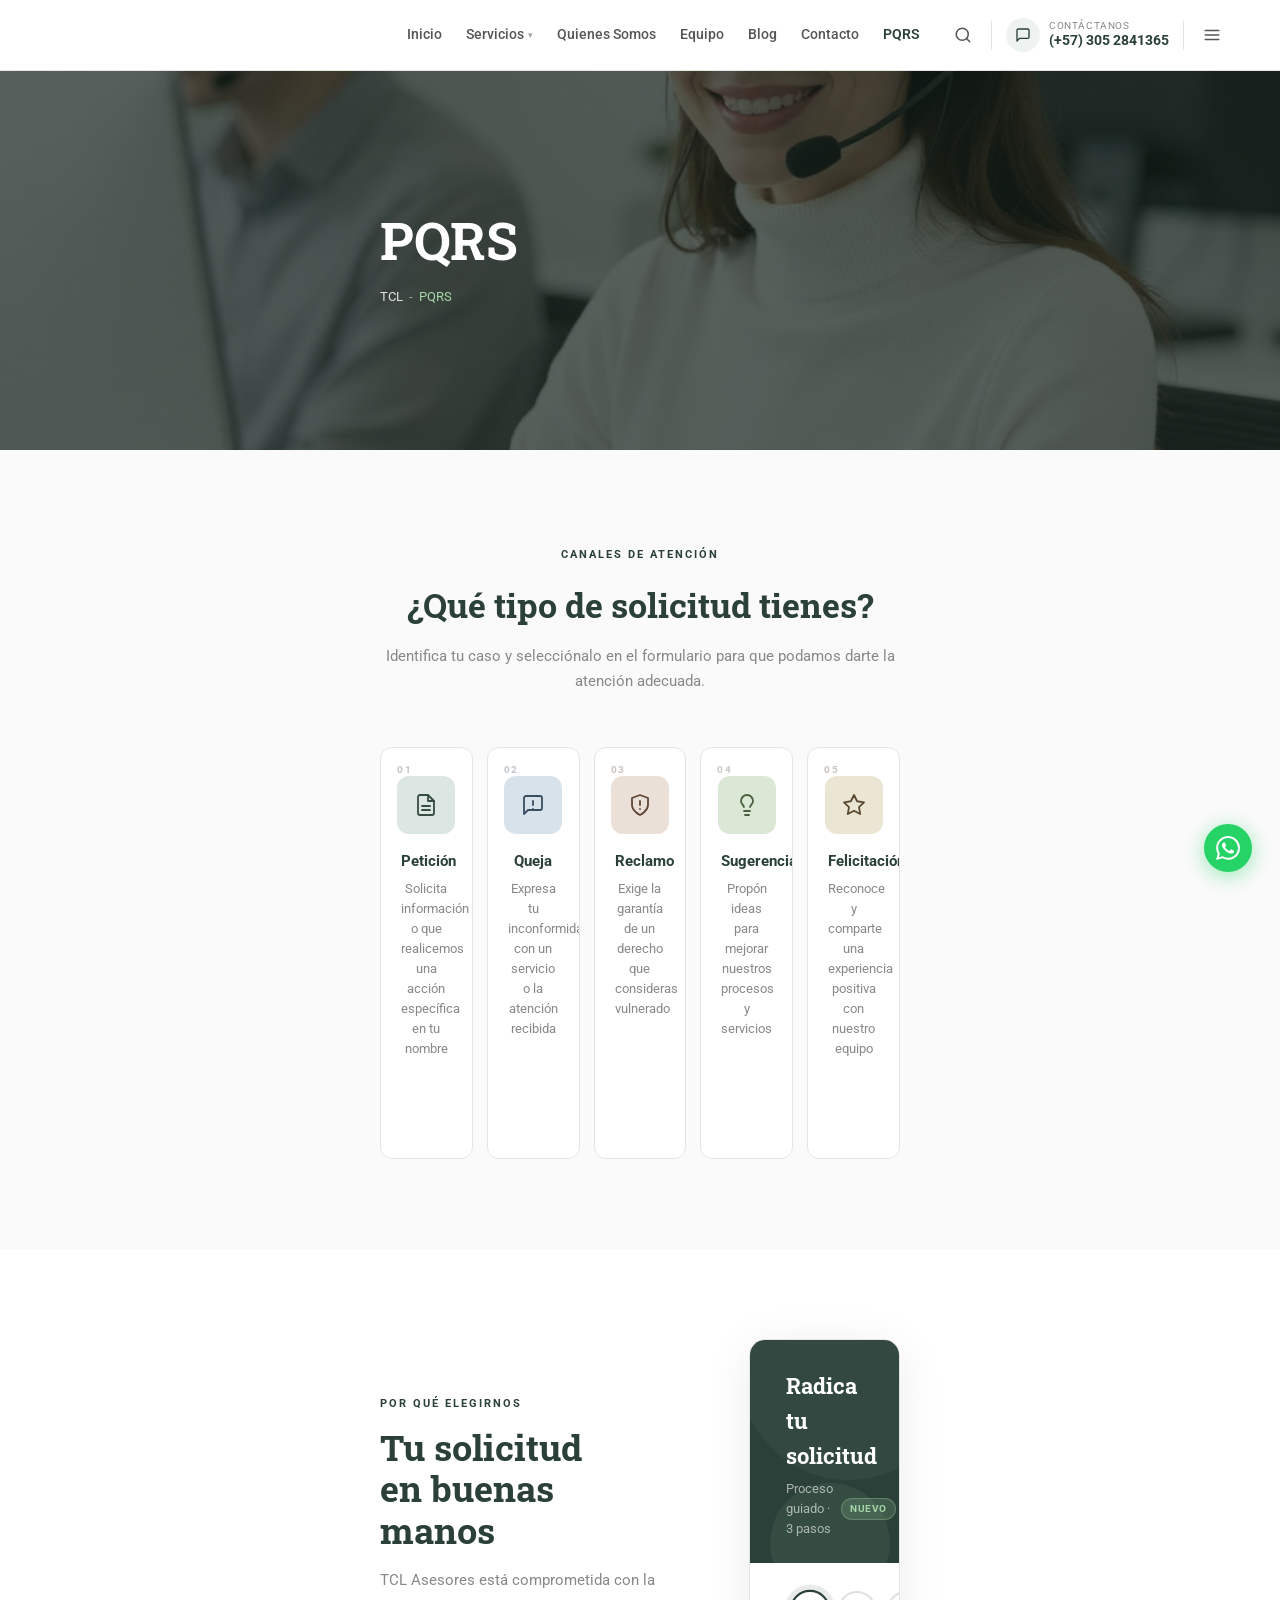
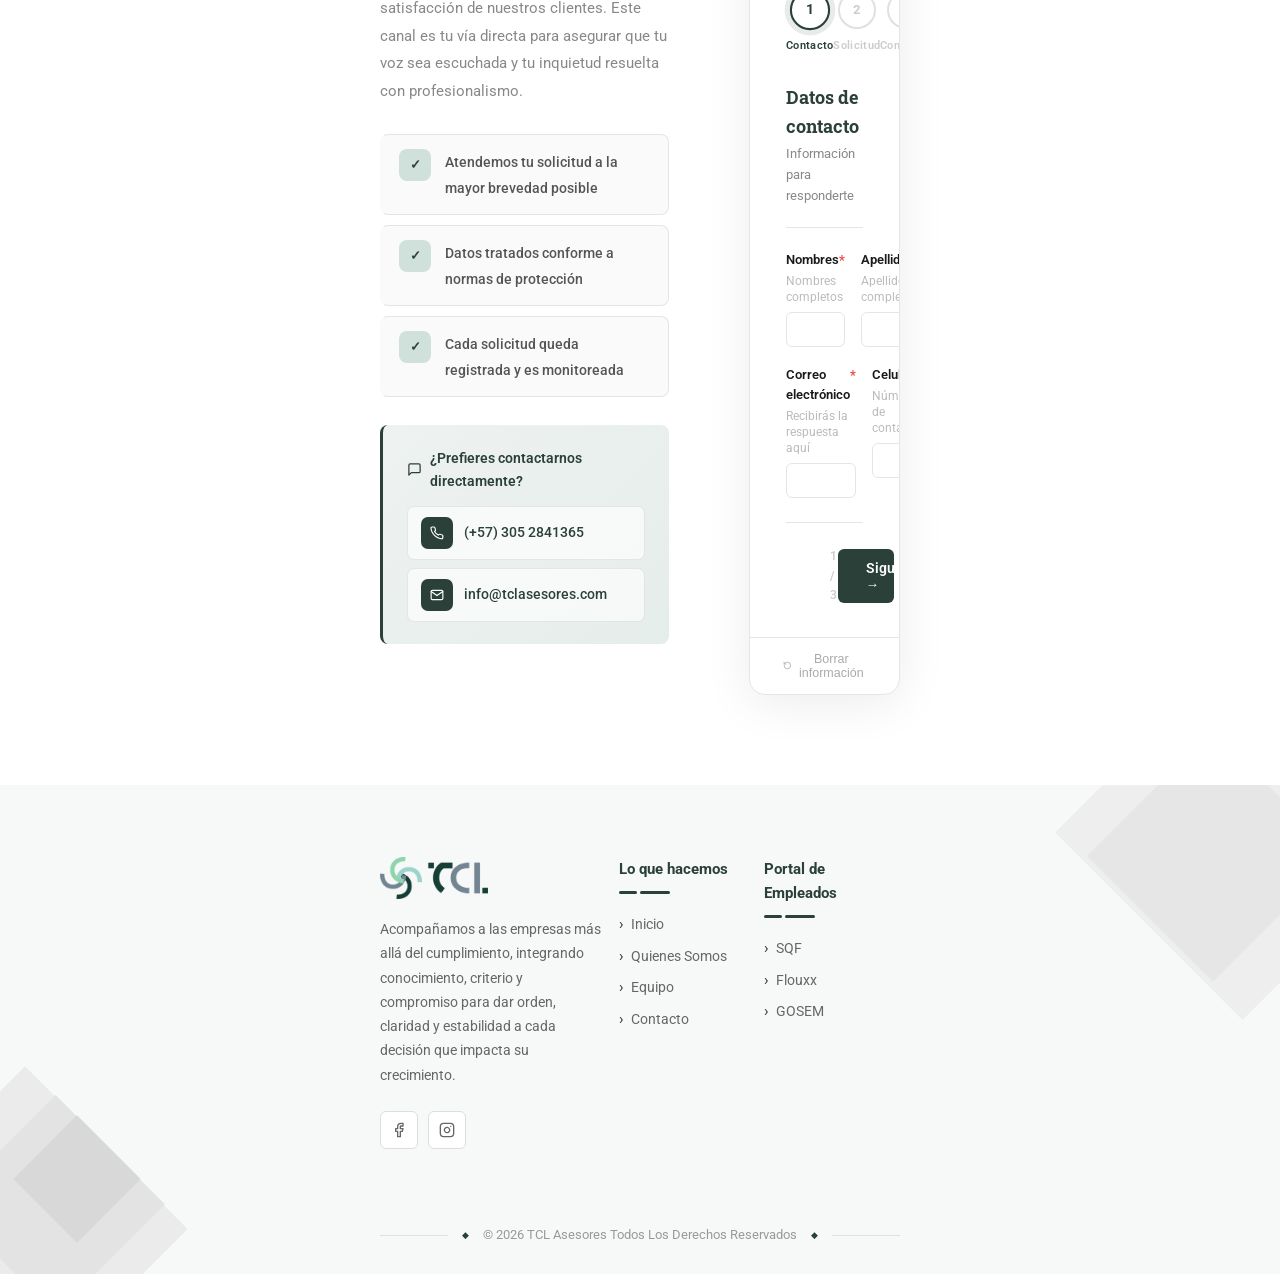
==== index.html @ 5119cb40 "Remove logo and favicon, leave placeholder comments Co-Authored-By: Claude Sonnet 4.6 <noreply@anthr" ====
﻿<!DOCTYPE html>
<html lang="es">
<head>
    <meta charset="UTF-8">
    <meta name="viewport" content="width=device-width, initial-scale=1.0">
    <title>PQRS — TCL Asesores</title>
    <meta name="description" content="Canal oficial para peticiones, quejas, reclamos y sugerencias. Tu opinión es importante.">
    <!-- FAVICON: reemplaza "Imagenes/favicon.png" con la ruta de tu ícono (32×32 px recomendado) -->
    <!-- <link rel="icon" type="image/png" href="Imagenes/favicon.png"> -->
    <link rel="preconnect" href="https://fonts.googleapis.com">
    <link href="https://fonts.googleapis.com/css2?family=Roboto:wght@300;400;500;700&family=Roboto+Slab:wght@400;700&display=swap" rel="stylesheet">
    <link rel="stylesheet" href="styles.css">
</head>
<body>

<!-- HEADER -->
<header class="header">
    <div class="header-inner">
        <!-- LOGO: reemplaza el src con la ruta de tu imagen (altura recomendada: 36–48 px) -->
        <a href="https://tclasesores.com" class="logo">
            <!-- <img src="Imagenes/logo.png" alt="TCL Asesores"> -->
        </a>
        <nav>
            <ul>
                <li><a href="https://tclasesores.com">Inicio</a></li>
                <li><a href="https://tclasesores.com/servicios/">Servicios <span class="nav-arrow">▾</span></a></li>
                <li><a href="https://tclasesores.com/acerca-de/">Quienes Somos</a></li>
                <li><a href="https://tclasesores.com/equipo/">Equipo</a></li>
                <li><a href="https://tclasesores.com/blog/">Blog</a></li>
                <li><a href="https://tclasesores.com/contacto/">Contacto</a></li>
                <li><a href="https://tclasesores.com/pqrs/" class="active">PQRS</a></li>
            </ul>
        </nav>
        <div class="header-actions">
            <!-- Búsqueda -->
            <button class="hdr-icon-btn" aria-label="Buscar">
                <svg viewBox="0 0 24 24"><circle cx="11" cy="11" r="8"/><line x1="21" y1="21" x2="16.65" y2="16.65"/></svg>
            </button>
            <span class="hdr-sep"></span>
            <!-- Contacto -->
            <div class="hdr-contact">
                <div class="hdr-contact-icon">
                    <svg viewBox="0 0 24 24"><path d="M21 15a2 2 0 0 1-2 2H7l-4 4V5a2 2 0 0 1 2-2h14a2 2 0 0 1 2 2z"/></svg>
                </div>
                <div>
                    <span class="hdr-contact-label">Contáctanos</span>
                    <a href="tel:+573052841365" class="hdr-contact-num">(+57) 305 2841365</a>
                </div>
            </div>
            <span class="hdr-sep"></span>
            <!-- Menú -->
            <button class="hdr-icon-btn" aria-label="Menú">
                <svg viewBox="0 0 24 24"><line x1="3" y1="6" x2="21" y2="6"/><line x1="3" y1="12" x2="21" y2="12"/><line x1="3" y1="18" x2="21" y2="18"/></svg>
            </button>
        </div>
    </div>
</header>

<!-- HERO -->
<section class="hero">
    <div class="hero-content">
        <h1>PQRS</h1>
        <p class="breadcrumb">
            <a href="https://tclasesores.com">TCL</a>
            <span class="breadcrumb-sep"> - </span>
            <span class="breadcrumb-current">PQRS</span>
        </p>
    </div>
</section>

<!-- TIPOS -->
<section class="tipo-section">
    <div class="tipo-section-inner">
        <div style="text-align:center">
            <span class="section-label section-label--center">Canales de atención</span>
            <h2 class="section-title">¿Qué tipo de solicitud tienes?</h2>
            <p class="section-desc">Identifica tu caso y selecciónalo en el formulario para que podamos darte la atención adecuada.</p>
        </div>
        <div class="tipo-grid">
            <!-- Petición -->
            <div class="tipo-card fade-up" data-tipo="Petición">
                <span class="tipo-num">01</span>
                <span class="tipo-icon">
                    <svg viewBox="0 0 24 24"><path d="M14 2H6a2 2 0 0 0-2 2v16a2 2 0 0 0 2 2h12a2 2 0 0 0 2-2V8z"/><polyline points="14 2 14 8 20 8"/><line x1="16" y1="13" x2="8" y2="13"/><line x1="16" y1="17" x2="8" y2="17"/></svg>
                </span>
                <div class="tipo-card-body">
                    <h3>Petición</h3>
                    <p>Solicita información o que realicemos una acción específica en tu nombre</p>
                    <span class="tipo-card-action">Radicar petición →</span>
                </div>
            </div>
            <!-- Queja -->
            <div class="tipo-card fade-up" data-tipo="Queja">
                <span class="tipo-num">02</span>
                <span class="tipo-icon">
                    <svg viewBox="0 0 24 24"><path d="M21 15a2 2 0 0 1-2 2H7l-4 4V5a2 2 0 0 1 2-2h14a2 2 0 0 1 2 2z"/><line x1="12" y1="8" x2="12" y2="12"/><line x1="12" y1="16" x2="12.01" y2="16"/></svg>
                </span>
                <div class="tipo-card-body">
                    <h3>Queja</h3>
                    <p>Expresa tu inconformidad con un servicio o la atención recibida</p>
                    <span class="tipo-card-action">Radicar queja →</span>
                </div>
            </div>
            <!-- Reclamo -->
            <div class="tipo-card fade-up" data-tipo="Reclamo">
                <span class="tipo-num">03</span>
                <span class="tipo-icon">
                    <svg viewBox="0 0 24 24"><path d="M12 22s8-4 8-10V5l-8-3-8 3v7c0 6 8 10 8 10z"/><line x1="12" y1="8" x2="12" y2="12"/><line x1="12" y1="16" x2="12.01" y2="16"/></svg>
                </span>
                <div class="tipo-card-body">
                    <h3>Reclamo</h3>
                    <p>Exige la garantía de un derecho que consideras vulnerado</p>
                    <span class="tipo-card-action">Radicar reclamo →</span>
                </div>
            </div>
            <!-- Sugerencia -->
            <div class="tipo-card fade-up" data-tipo="Sugerencia">
                <span class="tipo-num">04</span>
                <span class="tipo-icon">
                    <svg viewBox="0 0 24 24"><line x1="9" y1="18" x2="15" y2="18"/><line x1="10" y1="22" x2="14" y2="22"/><path d="M15.09 14c.18-.98.65-1.74 1.41-2.5A4.65 4.65 0 0 0 18 8 6 6 0 0 0 6 8c0 1 .23 2.23 1.5 3.5A4.61 4.61 0 0 1 8.91 14"/></svg>
                </span>
                <div class="tipo-card-body">
                    <h3>Sugerencia</h3>
                    <p>Propón ideas para mejorar nuestros procesos y servicios</p>
                    <span class="tipo-card-action">Enviar sugerencia →</span>
                </div>
            </div>
            <!-- Felicitación -->
            <div class="tipo-card fade-up" data-tipo="Felicitación">
                <span class="tipo-num">05</span>
                <span class="tipo-icon">
                    <svg viewBox="0 0 24 24"><polygon points="12 2 15.09 8.26 22 9.27 17 14.14 18.18 21.02 12 17.77 5.82 21.02 7 14.14 2 9.27 8.91 8.26 12 2"/></svg>
                </span>
                <div class="tipo-card-body">
                    <h3>Felicitación</h3>
                    <p>Reconoce y comparte una experiencia positiva con nuestro equipo</p>
                    <span class="tipo-card-action">Enviar felicitación →</span>
                </div>
            </div>
        </div>
    </div>
</section>

<!-- MAIN -->
<section class="main-section" id="formulario">
    <div class="main-inner">

        <!-- Info -->
        <div class="info-col">
            <span class="section-label">Por qué elegirnos</span>
            <h2>Tu solicitud<br>en buenas manos</h2>
            <p>TCL Asesores está comprometida con la satisfacción de nuestros clientes. Este canal es tu vía directa para asegurar que tu voz sea escuchada y tu inquietud resuelta con profesionalismo.</p>

            <ul class="features-list">
                <li>
                    <span class="feat-icon">✓</span>
                    <div class="feat-body">
                        <span class="feat-title">Atendemos tu solicitud a la mayor brevedad posible</span>
                        <div class="feat-detail">Según la normativa colombiana de atención al ciudadano</div>
                    </div>
                    <span class="feat-arrow">→</span>
                </li>
                <li>
                    <span class="feat-icon">✓</span>
                    <div class="feat-body">
                        <span class="feat-title">Datos tratados conforme a normas de protección</span>
                        <div class="feat-detail">Cumplimos con la Ley 1581 de 2012 de habeas data</div>
                    </div>
                    <span class="feat-arrow">→</span>
                </li>
                <li>
                    <span class="feat-icon">✓</span>
                    <div class="feat-body">
                        <span class="feat-title">Cada solicitud queda registrada y es monitoreada</span>
                        <div class="feat-detail">Seguimiento en tiempo real al estado de tu caso</div>
                    </div>
                    <span class="feat-arrow">→</span>
                </li>
            </ul>

            <div class="cta-box">
                <div class="cta-box-title">
                    <svg width="15" height="15" viewBox="0 0 24 24" fill="none" stroke="var(--primary)" stroke-width="2" stroke-linecap="round" stroke-linejoin="round"><path d="M21 15a2 2 0 0 1-2 2H7l-4 4V5a2 2 0 0 1 2-2h14a2 2 0 0 1 2 2z"/></svg>
                    ¿Prefieres contactarnos directamente?
                </div>
                <a href="tel:+573052841365" class="cta-contact-item" data-copy="+57 305 2841365">
                    <span class="cta-contact-icon">
                        <svg viewBox="0 0 24 24"><path d="M22 16.92v3a2 2 0 0 1-2.18 2 19.79 19.79 0 0 1-8.63-3.07A19.5 19.5 0 0 1 4.71 12.5 19.79 19.79 0 0 1 1.65 3.9 2 2 0 0 1 3.62 1.72h3a2 2 0 0 1 2 1.72c.127.96.361 1.903.7 2.81a2 2 0 0 1-.45 2.11L7.91 9.32a16 16 0 0 0 6.29 6.29l.92-.92a2 2 0 0 1 2.11-.45c.907.339 1.85.573 2.81.7A2 2 0 0 1 22 16.92z"/></svg>
                    </span>
                    <span class="cta-copy-text">(+57) 305 2841365</span>
                    <svg class="cta-copy-hint" viewBox="0 0 24 24" width="13" height="13" fill="none" stroke="currentColor" stroke-width="2" stroke-linecap="round" stroke-linejoin="round"><rect x="9" y="9" width="13" height="13" rx="2"/><path d="M5 15H4a2 2 0 0 1-2-2V4a2 2 0 0 1 2-2h9a2 2 0 0 1 2 2v1"/></svg>
                </a>
                <a href="mailto:info@tclasesores.com" class="cta-contact-item" data-copy="info@tclasesores.com">
                    <span class="cta-contact-icon">
                        <svg viewBox="0 0 24 24"><path d="M4 4h16c1.1 0 2 .9 2 2v12c0 1.1-.9 2-2 2H4c-1.1 0-2-.9-2-2V6c0-1.1.9-2 2-2z"/><polyline points="22,6 12,13 2,6"/></svg>
                    </span>
                    <span class="cta-copy-text">info@tclasesores.com</span>
                    <svg class="cta-copy-hint" viewBox="0 0 24 24" width="13" height="13" fill="none" stroke="currentColor" stroke-width="2" stroke-linecap="round" stroke-linejoin="round"><rect x="9" y="9" width="13" height="13" rx="2"/><path d="M5 15H4a2 2 0 0 1-2-2V4a2 2 0 0 1 2-2h9a2 2 0 0 1 2 2v1"/></svg>
                </a>
            </div>
        </div>

        <!-- Wizard -->
        <div class="wz-card">

        <!-- Header -->
        <div class="wz-head">
            <p class="wz-head-title" id="wz-head-title">Radica tu solicitud</p>
            <p class="wz-head-sub">
                Proceso guiado · 3 pasos
                <span class="wz-badge">NUEVO</span>
            </p>
        </div>

        <!-- Progress -->
        <div class="wz-progress" id="wz-progress">
            <div class="wz-step active" id="wz-step-1">
                <div class="wz-dot">
                    <span class="wz-dot-num">1</span>
                    <svg class="wz-dot-check" viewBox="0 0 24 24"><polyline points="20 6 9 17 4 12"/></svg>
                </div>
                <span class="wz-step-label">Contacto</span>
            </div>
            <div class="wz-connector"><div class="wz-connector-fill" id="wz-conn-1"></div></div>
            <div class="wz-step" id="wz-step-2">
                <div class="wz-dot">
                    <span class="wz-dot-num">2</span>
                    <svg class="wz-dot-check" viewBox="0 0 24 24"><polyline points="20 6 9 17 4 12"/></svg>
                </div>
                <span class="wz-step-label">Solicitud</span>
            </div>
            <div class="wz-connector"><div class="wz-connector-fill" id="wz-conn-2"></div></div>
            <div class="wz-step" id="wz-step-3">
                <div class="wz-dot">
                    <span class="wz-dot-num">3</span>
                    <svg class="wz-dot-check" viewBox="0 0 24 24"><polyline points="20 6 9 17 4 12"/></svg>
                </div>
                <span class="wz-step-label">Confirmar</span>
            </div>
        </div>

        <!-- Body -->
        <div class="wz-body">

            <div class="wz-error" id="wz-error"></div>

            <form id="wz-form" novalidate>

                <!-- ══ PASO 1: Contacto ══ -->
                <div class="wz-panel" id="wz-panel-1">
                    <p class="wz-panel-title">Datos de contacto</p>
                    <p class="wz-panel-sub">Información para responderte</p>

                    <div class="wz-fields">
                        <div class="wz-row">
                            <div>
                                <div class="wz-field-label">Nombres <span class="wz-req">*</span></div>
                                <p class="wz-hint">Nombres completos</p>
                                <div class="input-wrap">
                                    <input type="text" id="wz-nombres" name="nombres" required autocomplete="given-name">
                                    <span class="v-icon">✓</span>
                                </div>
                            </div>
                            <div>
                                <div class="wz-field-label">Apellidos <span class="wz-req">*</span></div>
                                <p class="wz-hint">Apellidos completos</p>
                                <div class="input-wrap">
                                    <input type="text" id="wz-apellidos" name="apellidos" required autocomplete="family-name">
                                    <span class="v-icon">✓</span>
                                </div>
                            </div>
                        </div>
                        <div class="wz-row">
                            <div>
                                <div class="wz-field-label">Correo electrónico <span class="wz-req">*</span></div>
                                <p class="wz-hint">Recibirás la respuesta aquí</p>
                                <div class="input-wrap">
                                    <input type="email" id="wz-correo" name="correo" required autocomplete="email">
                                    <span class="v-icon">✓</span>
                                </div>
                            </div>
                            <div>
                                <div class="wz-field-label">Celular <span class="wz-req">*</span></div>
                                <p class="wz-hint">Número de contacto</p>
                                <div class="input-wrap">
                                    <input type="tel" id="wz-celular" name="celular" required autocomplete="tel">
                                    <span class="v-icon">✓</span>
                                </div>
                            </div>
                        </div>
                    </div>

                    <div class="wz-nav">
                        <button type="button" class="wz-btn-back" disabled>← Anterior</button>
                        <span class="wz-counter">1 / 3</span>
                        <button type="button" class="wz-btn-next" id="wz-next-1">Siguiente →</button>
                    </div>
                </div>

                <!-- ══ PASO 2: Solicitud ══ -->
                <div class="wz-panel hidden" id="wz-panel-2">
                    <p class="wz-panel-title">Tu solicitud</p>
                    <p class="wz-panel-sub">Cuéntanos qué necesitas</p>

                    <div class="wz-fields">
                        <div>
                            <div class="wz-field-label">Tipo PQRS <span class="wz-req">*</span></div>
                            <p class="wz-hint">Selecciona la categoría que mejor describe tu solicitud</p>
                            <div class="cs-wrap" id="wz-tipo-wrap">
                                <button type="button" class="cs-trigger" id="wz-tipo-trigger">
                                    <span id="wz-tipo-display"><span class="cs-placeholder">Selecciona una opción</span></span>
                                </button>
                                <div class="cs-dropdown" id="wz-tipo-dropdown" style="display:none">
                                    <input type="text" class="cs-search" placeholder="Encuentra una opción" id="wz-tipo-search">
                                    <ul class="cs-options" id="wz-tipo-options">
                                        <li class="cs-option" data-value="Petición"><span class="cs-sel-dot cs-sel-dot-peticion"></span>Petición</li>
                                        <li class="cs-option" data-value="Queja"><span class="cs-sel-dot cs-sel-dot-queja"></span>Queja</li>
                                        <li class="cs-option" data-value="Reclamo"><span class="cs-sel-dot cs-sel-dot-reclamo"></span>Reclamo</li>
                                        <li class="cs-option" data-value="Sugerencia"><span class="cs-sel-dot cs-sel-dot-sugerencia"></span>Sugerencia</li>
                                        <li class="cs-option" data-value="Felicitación"><span class="cs-sel-dot cs-sel-dot-felicitacion"></span>Felicitación</li>
                                    </ul>
                                </div>
                                <select name="tipo" id="wz-tipo" required style="display:none">
                                    <option value=""></option>
                                    <option value="Petición">Petición</option>
                                    <option value="Queja">Queja</option>
                                    <option value="Reclamo">Reclamo</option>
                                    <option value="Sugerencia">Sugerencia</option>
                                    <option value="Felicitación">Felicitación</option>
                                </select>
                            </div>
                        </div>

                        <div>
                            <div class="wz-field-label">Descripción <span class="wz-req">*</span></div>
                            <p class="wz-hint">Describe tu solicitud con fechas y hechos relevantes</p>
                            <div class="input-wrap" style="display:flex;flex-direction:column;">
                                <textarea id="wz-descripcion" name="descripcion" required maxlength="600" style="min-height:140px;resize:vertical;"></textarea>
                                <span class="v-icon" style="top:12px;bottom:auto;">✓</span>
                            </div>
                            <div class="char-row">
                                <span class="char-counter" id="wz-char-counter">0 / 600</span>
                            </div>
                        </div>
                    </div>

                    <div class="wz-nav">
                        <button type="button" class="wz-btn-back" id="wz-back-2">← Anterior</button>
                        <span class="wz-counter">2 / 3</span>
                        <button type="button" class="wz-btn-next" id="wz-next-2">Siguiente →</button>
                    </div>
                </div>

                <!-- ══ PASO 3: Confirmar ══ -->
                <div class="wz-panel hidden" id="wz-panel-3">
                    <p class="wz-panel-title">Confirmar y enviar</p>
                    <p class="wz-panel-sub">Revisa tu información antes de enviar</p>

                    <!-- Resumen -->
                    <div class="wz-summary">
                        <div>
                            <div class="wz-sum-key">Nombre completo</div>
                            <div class="wz-sum-val" id="sum-nombre">—</div>
                        </div>
                        <div>
                            <div class="wz-sum-key">Correo</div>
                            <div class="wz-sum-val" id="sum-correo">—</div>
                        </div>
                        <div>
                            <div class="wz-sum-key">Celular</div>
                            <div class="wz-sum-val" id="sum-celular">—</div>
                        </div>
                        <div>
                            <div class="wz-sum-key">Tipo PQRS</div>
                            <div class="wz-sum-val" id="sum-tipo">—</div>
                        </div>
                        <div class="wz-sum-divider"></div>
                        <div class="wz-sum-full-col">
                            <div class="wz-sum-key">Descripción</div>
                            <div class="wz-sum-val wz-sum-full" id="sum-desc">—</div>
                        </div>
                        <button type="button" class="wz-sum-edit" id="wz-edit-btn">← Editar información</button>
                    </div>

                    <div class="wz-fields" style="margin-top:20px">
                        <div>
                            <div class="wz-field-label">
                                Adjuntar
                                <span style="font-weight:400;color:#bbb;font-size:11px;">(opcional · máx. 10 MB)</span>
                            </div>
                            <div class="drop-zone" id="wz-drop-zone">
                                <span class="drop-zone-icon">⊕</span>
                                <span class="drop-zone-text" id="wz-drop-text">Arrastra un archivo o haz clic para buscar</span>
                                <input type="file" id="wz-adjunto" name="adjunto" accept=".pdf,.doc,.docx,.jpg,.jpeg,.png">
                            </div>
                        </div>

                        <div>
                            <div class="wz-field-label">Autorización <span class="wz-req">*</span></div>
                            <div class="consent-card" id="wz-auth-wrap" role="checkbox" tabindex="0" aria-checked="false">
                                <span class="consent-check" aria-hidden="true">
                                    <svg viewBox="0 0 24 24"><polyline points="20 6 9 17 4 12"/></svg>
                                </span>
                                <span class="consent-text">Acepto el tratamiento de mis datos personales conforme a la Ley 1581 de 2012 (Habeas Data).</span>
                                <select name="autorizacion" id="wz-autorizacion" required style="display:none">
                                    <option value=""></option>
                                    <option value="si">si</option>
                                </select>
                            </div>
                        </div>
                    </div>

                    <div class="wz-nav">
                        <button type="button" class="wz-btn-back" id="wz-back-3">← Anterior</button>
                        <span class="wz-counter">3 / 3</span>
                        <button type="submit" class="wz-btn-next" id="wz-submit">Enviar solicitud →</button>
                    </div>
                </div>

            </form>

            <!-- ══ PANTALLA DE ÉXITO ══ -->
            <div id="wz-success" class="success-screen" style="display:none">
                <div class="ss-check-wrap">
                    <svg class="ss-check-svg" viewBox="0 0 64 64">
                        <circle class="ss-bg-circle" cx="32" cy="32" r="32"/>
                        <polyline class="ss-tick" points="18,33 27,43 46,22" fill="none"/>
                    </svg>
                </div>
                <div class="ss-heading">
                    <h3 class="ss-title">Tu solicitud fue registrada</h3>
                    <p class="ss-sub">Tu solicitud ha sido recibida y está siendo procesada</p>
                </div>
                <div class="ss-radicado-box">
                    <span class="ss-radicado-label">Número de radicado</span>
                    <div class="ss-radicado-row">
                        <span class="ss-radicado-num" id="ss-radicado">—</span>
                        <button type="button" class="ss-copy-btn" id="ss-copy-btn" aria-label="Copiar radicado">
                            <svg viewBox="0 0 24 24"><rect x="9" y="9" width="13" height="13" rx="2"/><path d="M5 15H4a2 2 0 0 1-2-2V4a2 2 0 0 1 2-2h9a2 2 0 0 1 2 2v1"/></svg>
                        </button>
                    </div>
                    <span class="ss-radicado-hint">Guarda este número para dar seguimiento a tu caso</span>
                </div>
                <div class="ss-next">
                    <div class="ss-next-label"><span>Próximos pasos</span></div>
                    <ul class="ss-steps">
                        <li>
                            <span class="ss-step-icon ss-icon-clock">
                                <svg viewBox="0 0 24 24"><circle cx="12" cy="12" r="10"/><polyline points="12,6 12,12 16,14"/></svg>
                            </span>
                            <div class="ss-step-body">
                                <strong>Atendemos a la mayor brevedad posible</strong>
                                <span>Nuestro equipo revisará y atenderá tu caso</span>
                            </div>
                        </li>
                        <li>
                            <span class="ss-step-icon ss-icon-shield">
                                <svg viewBox="0 0 24 24"><path d="M12 22s8-4 8-10V5l-8-3-8 3v7c0 6 8 10 8 10z"/></svg>
                            </span>
                            <div class="ss-step-body">
                                <strong>Datos protegidos</strong>
                                <span>Ley 1581 de 2012 — Habeas Data</span>
                            </div>
                        </li>
                    </ul>
                </div>
                <button type="button" class="btn-submit" id="btn-nueva">Nueva solicitud →</button>
            </div>

        </div><!-- /wz-body -->

        <div class="wz-foot">
            <button type="button" id="wz-clear-btn" class="wz-clear-btn">
                <svg viewBox="0 0 24 24" width="13" height="13" fill="none" stroke="currentColor" stroke-width="2.2" stroke-linecap="round" stroke-linejoin="round"><path d="M3 12a9 9 0 1 0 9-9 9.75 9.75 0 0 0-6.74 2.74L3 8"/><path d="M3 3v5h5"/></svg>
                Borrar información
            </button>
        </div>

        </div><!-- /wz-card -->

    </div>
</section>

<!-- FOOTER -->
<footer class="footer">
    <div class="footer-deco footer-deco-1"></div>
    <div class="footer-deco footer-deco-2"></div>
    <div class="footer-deco footer-deco-5"></div>
    <div class="footer-deco footer-deco-3"></div>
    <div class="footer-deco footer-deco-4"></div>

    <div class="footer-inner">
        <div class="footer-grid">

            <!-- Col 1 -->
            <div class="footer-col">
                <img src="Imagenes/logo.png" alt="TCL Asesores" class="footer-logo-img">
                <p class="footer-desc">Acompañamos a las empresas más allá del cumplimiento, integrando conocimiento, criterio y compromiso para dar orden, claridad y estabilidad a cada decisión que impacta su crecimiento.</p>
                <div class="footer-social-row">
                    <a href="https://facebook.com/tclasesores" target="_blank" rel="noopener noreferrer" class="footer-social-btn" aria-label="Facebook">
                        <svg viewBox="0 0 24 24"><path d="M18 2h-3a5 5 0 0 0-5 5v3H7v4h3v8h4v-8h3l1-4h-4V7a1 1 0 0 1 1-1h3z"/></svg>
                    </a>
                    <a href="https://instagram.com/tclasesores" target="_blank" rel="noopener noreferrer" class="footer-social-btn" aria-label="Instagram">
                        <svg viewBox="0 0 24 24"><rect x="2" y="2" width="20" height="20" rx="5" ry="5"/><path d="M16 11.37A4 4 0 1 1 12.63 8 4 4 0 0 1 16 11.37z"/><line x1="17.5" y1="6.5" x2="17.51" y2="6.5"/></svg>
                    </a>
                </div>
            </div>

            <div class="footer-divider"></div>

            <!-- Col 2 -->
            <div class="footer-col">
                <h4 class="footer-col-title">Lo que hacemos</h4>
                <div class="footer-title-bar"><span></span><span></span></div>
                <ul>
                    <li><a href="https://tclasesores.com">Inicio</a></li>
                    <li><a href="https://tclasesores.com/acerca-de/">Quienes Somos</a></li>
                    <li><a href="https://tclasesores.com/equipo/">Equipo</a></li>
                    <li><a href="https://tclasesores.com/contacto/">Contacto</a></li>
                </ul>
            </div>

            <div class="footer-divider"></div>

            <!-- Col 3 -->
            <div class="footer-col">
                <h4 class="footer-col-title">Portal de Empleados</h4>
                <div class="footer-title-bar"><span></span><span></span></div>
                <ul>
                    <li><a href="https://tclasesores.com/sqf/">SQF</a></li>
                    <li><a href="https://tclasesores.com/flouxx/">Flouxx</a></li>
                    <li><a href="https://tclasesores.com/gosem/">GOSEM</a></li>
                </ul>
            </div>

        </div>

        <div class="footer-bottom">
            <span class="fb-line"></span>
            <span class="footer-diamond">◆</span>
            <span>© 2026 TCL Asesores Todos Los Derechos Reservados</span>
            <span class="footer-diamond">◆</span>
            <span class="fb-line"></span>
        </div>
    </div>
</footer>

<!-- BACK TO TOP -->
<button class="back-to-top" id="back-to-top" aria-label="Volver arriba">
    <svg viewBox="0 0 24 24"><polyline points="18 15 12 9 6 15"/></svg>
</button>

<!-- DRAWER OVERLAY -->
<div class="drawer-overlay" id="drawer-overlay"></div>

<!-- DRAWER -->
<div class="drawer" id="drawer">
    <div class="drawer-head">
        <img src="Imagenes/logo.png" alt="TCL Asesores" class="drawer-logo">
        <button class="drawer-close" id="drawer-close" aria-label="Cerrar">
            <svg viewBox="0 0 24 24" width="18" height="18" stroke="currentColor" fill="none" stroke-width="2" stroke-linecap="round"><line x1="18" y1="6" x2="6" y2="18"/><line x1="6" y1="6" x2="18" y2="18"/></svg>
        </button>
    </div>
    <div class="drawer-body">
        <p class="drawer-desc">
            En <strong>TCL</strong> integramos conocimiento, experiencia y compromiso para acompañar a las organizaciones en cada etapa de su desarrollo. Nuestro enfoque une distintas capacidades para dar orden, claridad y respaldo en la toma de decisiones. <strong>TCL, muchas fuerzas un mismo océano de tranquilidad.</strong>
        </p>

        <div class="drawer-section">
            <h4>Nosotros</h4>
            <div class="drawer-contact-item">
                <span class="di-icon">
                    <svg viewBox="0 0 24 24"><path d="M21 10c0 7-9 13-9 13s-9-6-9-13a9 9 0 0 1 18 0z"/><circle cx="12" cy="10" r="3"/></svg>
                </span>
                <span>Poblado Cra 43E #5-106 Oficina 1515 Edificio MIXA · Centro Calle 52 no 49-28 Of. 703 Ed. Lonja · Medellín – Antioquia</span>
            </div>
            <div class="drawer-contact-item">
                <span class="di-icon">
                    <svg viewBox="0 0 24 24"><path d="M22 16.92v3a2 2 0 0 1-2.18 2 19.79 19.79 0 0 1-8.63-3.07A19.5 19.5 0 0 1 4.69 12a19.79 19.79 0 0 1-3.07-8.67A2 2 0 0 1 3.6 1.28h3a2 2 0 0 1 2 1.72c.127.96.361 1.903.7 2.81a2 2 0 0 1-.45 2.11L7.91 8.86a16 16 0 0 0 6.11 6.11l.96-.96a2 2 0 0 1 2.11-.45c.907.339 1.85.573 2.81.7A2 2 0 0 1 22 16.92z"/></svg>
                </span>
                <span>(57+4) 444-5716</span>
            </div>
            <div class="drawer-contact-item">
                <span class="di-icon">
                    <svg viewBox="0 0 24 24"><path d="M4 4h16c1.1 0 2 .9 2 2v12c0 1.1-.9 2-2 2H4c-1.1 0-2-.9-2-2V6c0-1.1.9-2 2-2z"/><polyline points="22,6 12,13 2,6"/></svg>
                </span>
                <a href="mailto:info@tclasesores.com" style="color:var(--primary);text-decoration:none;">info@tclasesores.com</a>
            </div>
        </div>

        <div class="drawer-section">
            <h4>Síguenos</h4>
            <div class="drawer-social">
                <a href="https://facebook.com/tclasesores" target="_blank" rel="noopener noreferrer" aria-label="Facebook">
                    <svg viewBox="0 0 24 24"><path d="M18 2h-3a5 5 0 0 0-5 5v3H7v4h3v8h4v-8h3l1-4h-4V7a1 1 0 0 1 1-1h3z"/></svg>
                </a>
                <a href="https://instagram.com/tclasesores" target="_blank" rel="noopener noreferrer" aria-label="Instagram">
                    <svg viewBox="0 0 24 24"><rect x="2" y="2" width="20" height="20" rx="5" ry="5"/><path d="M16 11.37A4 4 0 1 1 12.63 8 4 4 0 0 1 16 11.37z"/><line x1="17.5" y1="6.5" x2="17.51" y2="6.5"/></svg>
                </a>
            </div>
        </div>
    </div>
</div>

<!-- WHATSAPP FAB -->
<a href="https://wa.me/573052841365" target="_blank" rel="noopener noreferrer" class="whatsapp-fab" aria-label="WhatsApp">
    <svg viewBox="0 0 24 24" xmlns="http://www.w3.org/2000/svg"><path d="M17.472 14.382c-.297-.149-1.758-.867-2.03-.967-.273-.099-.471-.148-.67.15-.197.297-.767.966-.94 1.164-.173.199-.347.223-.644.075-.297-.15-1.255-.463-2.39-1.475-.883-.788-1.48-1.761-1.653-2.059-.173-.297-.018-.458.13-.606.134-.133.298-.347.446-.52.149-.174.198-.298.298-.497.099-.198.05-.371-.025-.52-.075-.149-.669-1.612-.916-2.207-.242-.579-.487-.5-.669-.51-.173-.008-.371-.01-.57-.01-.198 0-.52.074-.792.372-.272.297-1.04 1.016-1.04 2.479 0 1.462 1.065 2.875 1.213 3.074.149.198 2.096 3.2 5.077 4.487.709.306 1.262.489 1.694.625.712.227 1.36.195 1.871.118.571-.085 1.758-.719 2.006-1.413.248-.694.248-1.289.173-1.413-.074-.124-.272-.198-.57-.347m-5.421 7.403h-.004a9.87 9.87 0 0 1-5.031-1.378l-.361-.214-3.741.982.998-3.648-.235-.374a9.86 9.86 0 0 1-1.51-5.26c.001-5.45 4.436-9.884 9.888-9.884 2.64 0 5.122 1.03 6.988 2.898a9.825 9.825 0 0 1 2.893 6.994c-.003 5.45-4.437 9.884-9.885 9.884m8.413-18.297A11.815 11.815 0 0 0 12.05 0C5.495 0 .16 5.335.157 11.892c0 2.096.547 4.142 1.588 5.945L.057 24l6.305-1.654a11.882 11.882 0 0 0 5.683 1.448h.005c6.554 0 11.89-5.335 11.893-11.893a11.821 11.821 0 0 0-3.48-8.413z"/></svg>
</a>

<!-- DRAFT TOAST -->
<div class="draft-toast" id="draft-toast">
    <svg viewBox="0 0 24 24" width="13" height="13" fill="none" stroke="currentColor" stroke-width="2.5" stroke-linecap="round" stroke-linejoin="round"><polyline points="20 6 9 17 4 12"/></svg>
    Borrador guardado
</div>

<script src="script.js"></script>

</body>
</html>
---- styles.css ----
*, *::before, *::after { box-sizing: border-box; margin: 0; padding: 0; }

:root {
    --primary:   #2A4038;
    --dark:      #2A4038;
    --gray-dark: #555;
    --gray:      #888;
    --border:    #E5E5E5;
    --bg-light:  #FAFAFA;
}

body {
    font-family: 'Roboto', sans-serif;
    color: var(--gray-dark);
    background: #fff;
    line-height: 1.6;
}

/* ─────────────── HEADER */
.header {
    background: rgba(255,255,255,0.97);
    backdrop-filter: blur(10px);
    box-shadow: 0 1px 0 var(--border);
    position: sticky;
    top: 0;
    z-index: 100;
}
.header-inner {
    max-width: 2040px;
    margin: 0 auto;
    padding: 0 380px;
    display: grid;
    grid-template-columns: 1fr auto 1fr;
    align-items: center;
    height: 70px;
    gap: 16px;
}
.logo { justify-self: start; }
.logo img { height: 46px; width: auto; display: block; }

nav {
    display: flex;
    justify-content: center;
}
nav ul { list-style: none; display: flex; gap: 2px; }
nav a {
    text-decoration: none;
    color: var(--gray-dark);
    font-size: 13.5px;
    font-weight: 500;
    padding: 6px 11px;
    border-radius: 4px;
    transition: color 0.2s, background 0.2s;
    display: flex;
    align-items: center;
    gap: 4px;
    white-space: nowrap;
}
nav a:hover { color: var(--primary); background: #f5f5f5; }
nav a.active { color: var(--primary); font-weight: 600; }
.nav-arrow { font-size: 9px; opacity: 0.55; }

/* Header actions */
.header-actions {
    display: flex;
    align-items: center;
    justify-content: flex-end;
    gap: 2px;
}
.hdr-sep {
    width: 1px;
    height: 30px;
    background: var(--border);
    margin: 0 10px;
    flex-shrink: 0;
}
.hdr-icon-btn {
    background: none;
    border: none;
    cursor: pointer;
    padding: 7px;
    border-radius: 6px;
    color: var(--gray-dark);
    display: flex;
    align-items: center;
    transition: background 0.2s, color 0.2s;
    flex-shrink: 0;
}
.hdr-icon-btn:hover { background: #f5f5f5; color: var(--primary); }
.hdr-icon-btn svg { width: 18px; height: 18px; stroke: currentColor; fill: none; stroke-width: 2; stroke-linecap: round; stroke-linejoin: round; }
.hdr-contact {
    display: flex;
    align-items: center;
    gap: 9px;
    padding: 0 2px;
    flex-shrink: 0;
}
.hdr-contact-icon {
    width: 34px; height: 34px;
    border-radius: 50%;
    background: #eef2f0;
    color: var(--primary);
    display: flex;
    align-items: center;
    justify-content: center;
    flex-shrink: 0;
}
.hdr-contact-icon svg { width: 16px; height: 16px; stroke: currentColor; fill: none; stroke-width: 2; stroke-linecap: round; stroke-linejoin: round; }
.hdr-contact-label {
    display: block;
    font-size: 10px;
    color: var(--gray);
    text-transform: uppercase;
    letter-spacing: 0.6px;
    line-height: 1.2;
}
.hdr-contact-num {
    display: block;
    font-size: 13.5px;
    font-weight: 700;
    color: var(--dark);
    white-space: nowrap;
    line-height: 1.3;
    text-decoration: none;
}
.hdr-contact-num:hover { color: var(--primary); }

/* ─────────────── HERO */
.hero {
    background: linear-gradient(rgba(20,32,26,0.70), rgba(20,32,26,0.70)),
                url('Imagenes/pqrs.png') center / cover no-repeat;
    min-height: 380px;
    padding: 0 380px;
    display: flex;
    align-items: center;
    position: relative;
    overflow: hidden;
}
.hero-content {
    position: relative;
    z-index: 1;
    max-width: 1280px;
    width: 100%;
    margin: 0 auto;
    padding-left: 0;
}
.hero h1 {
    font-family: 'Roboto Slab', serif;
    color: #fff;
    font-size: 52px;
    font-weight: 700;
    line-height: 1.12;
    margin-bottom: 14px;
    letter-spacing: -0.5px;
}
.breadcrumb {
    display: inline-flex;
    align-items: center;
    gap: 6px;
    font-size: 13px;
}
.breadcrumb a { color: rgba(255,255,255,0.85); text-decoration: none; transition: color 0.2s; }
.breadcrumb a:hover { color: #fff; }
.breadcrumb-sep { color: rgba(255,255,255,0.5); }
.breadcrumb-current { color: #A5D6A7; }


/* ─────────────── TIPO CARDS */
.tipo-section {
    padding: 90px 380px;
    background: var(--bg-light);
    position: relative;
}
.tipo-section-inner { max-width: 1280px; margin: 0 auto; }

.section-label {
    display: inline-flex;
    align-items: center;
    gap: 10px;
    font-size: 11px;
    font-weight: 700;
    text-transform: uppercase;
    letter-spacing: 2px;
    color: var(--primary);
    margin-bottom: 14px;
}
.section-label--center { justify-content: center; }

.section-title {
    font-family: 'Roboto Slab', serif;
    font-size: 34px;
    font-weight: 700;
    text-align: center;
    margin-bottom: 12px;
    color: var(--dark);
}
.section-desc {
    text-align: center;
    font-size: 15px;
    color: var(--gray);
    max-width: 520px;
    margin: 0 auto 52px;
    line-height: 1.7;
}

.tipo-grid {
    display: grid;
    grid-template-columns: repeat(5, 1fr);
    gap: 14px;
}
.tipo-card {
    background: #fff;
    border: 1px solid var(--border);
    border-radius: 12px;
    padding: 28px 20px 22px;
    display: flex;
    flex-direction: column;
    align-items: center;
    text-align: center;
    cursor: pointer;
    position: relative;
    overflow: hidden;
    transition: transform 0.25s ease,
                box-shadow 0.25s ease,
                background 0.25s ease,
                border-color 0.25s ease;
}
/* Línea superior — desliza al hacer hover */
.tipo-card::before {
    content: '';
    position: absolute;
    top: 0; left: 0; right: 0;
    height: 3px;
    transform: scaleX(0);
    transform-origin: left;
    transition: transform 0.3s ease;
}
.tipo-card:hover::before { transform: scaleX(1); }

/* Colores por tipo — paleta muted, misma familia tonal */
.tipo-card:nth-child(1)::before { background: #364d42; }
.tipo-card:nth-child(2)::before { background: #3a4e62; }
.tipo-card:nth-child(3)::before { background: #5e4535; }
.tipo-card:nth-child(4)::before { background: #48603e; }
.tipo-card:nth-child(5)::before { background: #5a4a32; }

.tipo-card:hover {
    transform: translateY(-5px);
    box-shadow: 0 14px 40px rgba(0,0,0,0.09);
}
.tipo-card:active { transform: translateY(-1px); transition-duration: 0.1s; }

/* Hover bg y borde por tipo */
.tipo-card:nth-child(1):hover { background: #f2f8f4; border-color: rgba(42,64,56,0.25); }
.tipo-card:nth-child(2):hover { background: #f2f5fa; border-color: rgba(46,63,82,0.25); }
.tipo-card:nth-child(3):hover { background: #faf5f1; border-color: rgba(82,57,42,0.25); }
.tipo-card:nth-child(4):hover { background: #f3f9f0; border-color: rgba(58,82,48,0.25); }
.tipo-card:nth-child(5):hover { background: #faf7ef; border-color: rgba(74,62,40,0.25); }

/* Número */
.tipo-num {
    position: absolute;
    top: 14px; left: 16px;
    font-size: 10px;
    font-weight: 800;
    letter-spacing: 1.5px;
    opacity: 0.3;
    transition: opacity 0.25s;
}
.tipo-card:hover .tipo-num { opacity: 0.7; }
.tipo-card:nth-child(1) .tipo-num { color: #364d42; }
.tipo-card:nth-child(2) .tipo-num { color: #3a4e62; }
.tipo-card:nth-child(3) .tipo-num { color: #5e4535; }
.tipo-card:nth-child(4) .tipo-num { color: #48603e; }
.tipo-card:nth-child(5) .tipo-num { color: #5a4a32; }

/* Ícono */
.tipo-icon {
    width: 58px; height: 58px;
    border-radius: 12px;
    display: flex; align-items: center; justify-content: center;
    margin-bottom: 16px;
    flex-shrink: 0;
    transition: background 0.25s ease, box-shadow 0.25s ease;
}
.tipo-icon svg {
    width: 24px; height: 24px;
    fill: none; stroke-width: 1.8;
    stroke-linecap: round; stroke-linejoin: round;
    transition: stroke 0.25s ease;
}

/* Ícono por tipo — tonos mate, desaturados, polvorientos */
.tipo-card:nth-child(1) .tipo-icon { background: #dce6e2; }   /* salvia mate */
.tipo-card:nth-child(1) .tipo-icon svg { stroke: #364d42; }
.tipo-card:nth-child(2) .tipo-icon { background: #d8e2eb; }   /* pizarra mate */
.tipo-card:nth-child(2) .tipo-icon svg { stroke: #3a4e62; }
.tipo-card:nth-child(3) .tipo-icon { background: #ebe0d8; }   /* terracota mate */
.tipo-card:nth-child(3) .tipo-icon svg { stroke: #5e4535; }
.tipo-card:nth-child(4) .tipo-icon { background: #dce8d6; }   /* musgo mate */
.tipo-card:nth-child(4) .tipo-icon svg { stroke: #48603e; }
.tipo-card:nth-child(5) .tipo-icon { background: #ebe5d4; }   /* lino mate */
.tipo-card:nth-child(5) .tipo-icon svg { stroke: #5a4a32; }

/* Hover: rellena el ícono con el color propio del tipo */
.tipo-card:nth-child(1):hover .tipo-icon { background: #364d42; box-shadow: 0 6px 18px rgba(54,77,66,0.26); }
.tipo-card:nth-child(2):hover .tipo-icon { background: #3a4e62; box-shadow: 0 6px 18px rgba(58,78,98,0.26); }
.tipo-card:nth-child(3):hover .tipo-icon { background: #5e4535; box-shadow: 0 6px 18px rgba(94,69,53,0.26); }
.tipo-card:nth-child(4):hover .tipo-icon { background: #48603e; box-shadow: 0 6px 18px rgba(72,96,62,0.26); }
.tipo-card:nth-child(5):hover .tipo-icon { background: #5a4a32; box-shadow: 0 6px 18px rgba(90,74,50,0.26); }
.tipo-card:hover .tipo-icon svg { stroke: #fff; }

.tipo-card-body { width: 100%; }
.tipo-card h3 { font-size: 14.5px; font-weight: 700; margin-bottom: 6px; color: var(--dark); }
.tipo-card p  { font-size: 12.5px; color: var(--gray); line-height: 1.6; margin-bottom: 14px; }
.tipo-card-action {
    display: inline-flex; align-items: center; gap: 5px;
    font-size: 12px; font-weight: 700;
    opacity: 0;
    transform: translateY(4px);
    transition: opacity 0.2s, transform 0.2s;
}
.tipo-card:hover .tipo-card-action { opacity: 1; transform: translateY(0); }
.tipo-card:nth-child(1) .tipo-card-action { color: #364d42; }
.tipo-card:nth-child(2) .tipo-card-action { color: #3a4e62; }
.tipo-card:nth-child(3) .tipo-card-action { color: #5e4535; }
.tipo-card:nth-child(4) .tipo-card-action { color: #48603e; }
.tipo-card:nth-child(5) .tipo-card-action { color: #5a4a32; }

/* Tipo card — estado seleccionado */
.tipo-card.selected {
    transform: translateY(-5px);
    box-shadow: 0 14px 40px rgba(0,0,0,0.11);
}
.tipo-card.selected::before { transform: scaleX(1); }
.tipo-card:nth-child(1).selected { background: #f2f8f4; border-color: rgba(42,64,56,0.35); }
.tipo-card:nth-child(2).selected { background: #f2f5fa; border-color: rgba(46,63,82,0.35); }
.tipo-card:nth-child(3).selected { background: #faf5f1; border-color: rgba(82,57,42,0.35); }
.tipo-card:nth-child(4).selected { background: #f3f9f0; border-color: rgba(58,82,48,0.35); }
.tipo-card:nth-child(5).selected { background: #faf7ef; border-color: rgba(74,62,40,0.35); }
.tipo-card:nth-child(1).selected .tipo-icon { background: #364d42; box-shadow: 0 6px 18px rgba(54,77,66,0.26); }
.tipo-card:nth-child(2).selected .tipo-icon { background: #3a4e62; box-shadow: 0 6px 18px rgba(58,78,98,0.26); }
.tipo-card:nth-child(3).selected .tipo-icon { background: #5e4535; box-shadow: 0 6px 18px rgba(94,69,53,0.26); }
.tipo-card:nth-child(4).selected .tipo-icon { background: #48603e; box-shadow: 0 6px 18px rgba(72,96,62,0.26); }
.tipo-card:nth-child(5).selected .tipo-icon { background: #5a4a32; box-shadow: 0 6px 18px rgba(90,74,50,0.26); }
.tipo-card.selected .tipo-icon svg { stroke: #fff; }
.tipo-card.selected .tipo-card-action { opacity: 1; transform: translateY(0); }
.tipo-card.selected .tipo-num { opacity: 0.7; }

/* Drop zone — previsualización de archivo */
.drop-zone.has-preview {
    border-style: solid;
    border-color: var(--primary);
    background: #eef2f0;
    gap: 8px;
}
.drop-preview-img {
    width: 72px; height: 72px;
    object-fit: cover;
    border-radius: 6px;
    box-shadow: 0 2px 10px rgba(0,0,0,0.14);
    flex-shrink: 0;
}
.drop-file-info {
    display: flex;
    flex-direction: column;
    align-items: center;
    gap: 6px;
}
.drop-file-ext {
    font-size: 11px; font-weight: 700;
    background: var(--primary); color: #fff;
    padding: 3px 9px; border-radius: 4px;
    letter-spacing: 0.5px;
}
.drop-file-name {
    font-size: 12px; color: var(--gray-dark);
    max-width: 180px;
    white-space: nowrap; overflow: hidden; text-overflow: ellipsis;
    text-align: center;
}
.drop-clear-btn {
    position: absolute;
    top: 8px; right: 8px;
    width: 22px; height: 22px;
    border-radius: 50%;
    background: rgba(0,0,0,0.18);
    border: none; cursor: pointer;
    color: #fff; font-size: 13px; font-weight: 700;
    display: flex; align-items: center; justify-content: center;
    line-height: 1;
    transition: background 0.2s;
    z-index: 1;
}
.drop-clear-btn:hover { background: rgba(0,0,0,0.35); }

/* ─────────────── MAIN SECTION */
.main-section {
    padding: 90px 380px;
    background: #fff;
}
.main-inner {
    max-width: 1280px;
    margin: 0 auto;
    display: grid;
    grid-template-columns: 1fr 1.5fr;
    gap: 80px;
    align-items: center;
}

/* Info col */
.info-col .section-label { margin-bottom: 14px; }
.info-col h2 {
    font-family: 'Roboto Slab', serif;
    font-size: 36px;
    font-weight: 700;
    line-height: 1.15;
    margin-bottom: 16px;
    color: var(--dark);
}
.info-col > p {
    color: var(--gray);
    font-size: 15px;
    line-height: 1.85;
    margin-bottom: 28px;
}
.features-list {
    list-style: none;
    margin: 0 0 28px;
    display: flex;
    flex-direction: column;
    gap: 10px;
}
.features-list li {
    display: flex;
    gap: 14px;
    align-items: flex-start;
    padding: 14px 16px;
    background: var(--bg-light);
    border-radius: 8px;
    border: 1px solid var(--border);
    border-left: 3px solid transparent;
    cursor: default;
    opacity: 0;
    transform: translateX(-16px);
    transition: opacity 0.5s ease, transform 0.5s ease,
                border-color 0.25s, background 0.25s, box-shadow 0.25s;
}
.features-list li.visible {
    opacity: 1;
    transform: translateX(0);
}
.features-list li:nth-child(1) { transition-delay: 0s; }
.features-list li:nth-child(2) { transition-delay: 0.1s; }
.features-list li:nth-child(3) { transition-delay: 0.2s; }
.features-list li:nth-child(4) { transition-delay: 0.3s; }
.features-list li:hover {
    border-left-color: var(--primary);
    background: linear-gradient(135deg, #eef2f0, #e5edea);
    box-shadow: 0 4px 20px rgba(42,64,56,0.1);
    transform: translateX(4px);
}
.feat-icon {
    width: 32px; height: 32px;
    border-radius: 8px;
    background: #d0e0db;
    color: var(--primary);
    font-size: 13px;
    font-weight: 700;
    display: flex;
    align-items: center;
    justify-content: center;
    flex-shrink: 0;
    transition: background 0.25s, color 0.25s, transform 0.25s;
}
.features-list li:hover .feat-icon {
    background: var(--primary);
    color: #fff;
    transform: scale(1.15) rotate(-8deg);
}
.feat-body { flex: 1; }
.feat-title {
    font-size: 14px;
    color: var(--gray-dark);
    line-height: 1.5;
    font-weight: 500;
}
.feat-detail {
    font-size: 12px;
    color: var(--primary);
    max-height: 0;
    overflow: hidden;
    opacity: 0;
    margin-top: 0;
    transition: max-height 0.3s ease, opacity 0.3s ease, margin-top 0.3s ease;
}
.features-list li:hover .feat-detail {
    max-height: 32px;
    opacity: 1;
    margin-top: 5px;
}
.feat-arrow {
    font-size: 14px;
    color: var(--primary);
    opacity: 0;
    transform: translateX(-6px);
    transition: opacity 0.25s, transform 0.25s;
    align-self: center;
    flex-shrink: 0;
}
.features-list li:hover .feat-arrow {
    opacity: 1;
    transform: translateX(0);
}
.cta-box {
    background: linear-gradient(135deg, #eef2f0, #e5edea);
    border-left: 3px solid var(--primary);
    padding: 22px 24px;
    border-radius: 8px;
    position: relative;
    overflow: hidden;
    transition: box-shadow 0.3s, transform 0.3s;
}
.cta-box::after {
    content: '';
    position: absolute;
    top: -50%; right: -60px;
    width: 160px; height: 200%;
    background: rgba(255,255,255,0.18);
    transform: skewX(-18deg);
    opacity: 0;
    transition: opacity 0.4s;
    pointer-events: none;
}
.cta-box:hover::after { opacity: 1; }
.cta-box:hover { box-shadow: 0 8px 28px rgba(42,64,56,0.14); transform: translateX(3px); }
.cta-box-title {
    font-weight: 600;
    color: var(--dark);
    font-size: 14px;
    margin-bottom: 14px;
    display: flex;
    align-items: center;
    gap: 8px;
}
.cta-box-title svg { flex-shrink: 0; }
.cta-contact-item {
    display: flex;
    align-items: center;
    gap: 11px;
    padding: 10px 13px;
    border-radius: 7px;
    background: rgba(255,255,255,0.65);
    text-decoration: none;
    color: var(--dark);
    font-size: 13.5px;
    font-weight: 500;
    margin-bottom: 8px;
    border: 1px solid rgba(42,64,56,0.1);
    transition: background 0.22s, color 0.22s, transform 0.22s, box-shadow 0.22s;
}
.cta-contact-item:last-child { margin-bottom: 0; }
.cta-contact-item:hover {
    background: rgba(255,255,255,0.9);
    color: var(--primary);
    transform: translateX(4px);
    box-shadow: 0 3px 12px rgba(42,64,56,0.1);
}
.cta-contact-icon {
    width: 32px; height: 32px;
    border-radius: 7px;
    background: var(--primary);
    display: flex; align-items: center; justify-content: center;
    flex-shrink: 0;
    transition: transform 0.22s;
}
.cta-contact-item:hover .cta-contact-icon { transform: scale(1.1) rotate(-5deg); }
.cta-contact-icon svg {
    width: 14px; height: 14px;
    stroke: #fff; fill: none;
    stroke-width: 2; stroke-linecap: round; stroke-linejoin: round;
}
.cta-copy-text { flex: 1; }
.cta-copy-hint {
    opacity: 0;
    margin-left: auto;
    color: #aaa;
    transition: opacity 0.2s;
    flex-shrink: 0;
}
.cta-contact-item:hover .cta-copy-hint { opacity: 1; }
.cta-contact-item.copied {
    background: rgba(42,64,56,0.1);
    color: var(--primary);
    border-color: rgba(42,64,56,0.25);
}
.cta-contact-item.copied .cta-contact-icon { background: #2A4038; }
.cta-contact-item.copied .cta-copy-hint { opacity: 0; }

/* ─────────────── FORM */
.form-wrap {
    background: #fff;
    border: 1px solid var(--border);
    border-radius: 12px;
    overflow: hidden;
    box-shadow: 0 4px 40px rgba(0,0,0,0.06);
}
.form-header {
    padding: 28px 36px 24px;
    background: linear-gradient(135deg, var(--dark) 0%, #2A4038 100%);
    position: relative;
    overflow: hidden;
}
.form-header::before {
    content: '';
    position: absolute;
    width: 220px; height: 220px;
    border-radius: 50%;
    background: rgba(255,255,255,0.04);
    top: -80px; right: -60px;
}
.form-header::after {
    content: '';
    position: absolute;
    width: 120px; height: 120px;
    border-radius: 50%;
    background: rgba(165,214,167,0.08);
    bottom: -40px; left: 20px;
}
.form-title {
    font-family: 'Roboto Slab', serif;
    font-size: 22px;
    font-weight: 700;
    color: #fff;
    margin-bottom: 4px;
    position: relative; z-index: 1;
}
.form-subtitle {
    font-size: 12.5px;
    color: rgba(255,255,255,0.6);
    position: relative; z-index: 1;
}
.form-body { padding: 28px 36px 32px; }

/* Section headers */
.form-section-sep {
    grid-column: 1 / -1;
    display: flex;
    align-items: center;
    gap: 12px;
    padding: 20px 0 4px;
}
.form-section-sep:first-child { padding-top: 0; }
.form-section-num {
    width: 26px; height: 26px;
    border-radius: 50%;
    background: var(--dark);
    color: #fff;
    font-size: 11px;
    font-weight: 700;
    display: flex;
    align-items: center;
    justify-content: center;
    flex-shrink: 0;
}
.form-section-text { flex: 1; }
.form-section-title { font-size: 13px; font-weight: 600; color: var(--dark); display: block; }
.form-section-sub   { font-size: 11px; color: var(--gray); }
.form-section-line  { flex: 1; height: 1px; background: var(--border); }

/* Input validation */
.input-wrap { position: relative; }
.input-wrap .v-icon {
    position: absolute;
    right: 10px; top: 50%;
    transform: translateY(-50%);
    font-size: 13px;
    font-weight: 700;
    opacity: 0;
    transition: opacity 0.25s;
    pointer-events: none;
}
.input-wrap.valid   .v-icon { opacity: 1; color: #10b981; }
.input-wrap.invalid .v-icon { opacity: 1; color: #ef4444; }
.input-wrap.valid   input,
.input-wrap.valid   textarea  { border-color: #10b981; padding-right: 32px; }
.input-wrap.invalid input,
.input-wrap.invalid textarea  { border-color: #ef4444; padding-right: 32px; }

/* Char counter */
.char-row {
    display: flex;
    justify-content: flex-end;
    margin-top: 5px;
}
.char-counter {
    font-size: 11px;
    color: #ccc;
    transition: color 0.2s;
}
.char-counter.warn { color: #f59e0b; }
.char-counter.over { color: #ef4444; }

/* Draft notice */
.draft-notice {
    display: flex;
    align-items: center;
    justify-content: space-between;
    gap: 12px;
    padding: 10px 14px;
    background: #eff6ff;
    border: 1px solid #bfdbfe;
    border-radius: 6px;
    font-size: 12.5px;
    color: #1e40af;
    margin-bottom: 16px;
}
.draft-notice button {
    background: none;
    border: none;
    font-size: 12px;
    color: #6b7280;
    cursor: pointer;
    padding: 0;
    white-space: nowrap;
    text-decoration: underline;
    flex-shrink: 0;
}
.draft-notice button:hover { color: #1e40af; }

.alert {
    padding: 12px 16px;
    border-radius: 6px;
    font-size: 13px;
    margin-bottom: 20px;
    display: none;
    border-left: 4px solid;
}
.alert.show { display: block; }
.alert-ok  { background: #f0fdf4; border-left-color: #10b981; color: #047857; }
.alert-err { background: #fef2f2; border-left-color: #ef4444; color: #991b1b; }

.form-grid {
    display: grid;
    grid-template-columns: 1fr 1fr;
    border-top: 1px solid var(--border);
}
.f {
    padding: 16px 20px 16px 0;
    border-bottom: 1px solid var(--border);
}
.f-right {
    padding: 16px 0 16px 20px;
    border-left: 1px solid var(--border);
}
.f.full {
    grid-column: 1 / -1;
    padding: 16px 0;
}
.f-stretch {
    display: flex;
    flex-direction: column;
}
.f-stretch textarea,
.f-stretch .drop-zone { flex: 1; }

.f-head {
    display: flex;
    justify-content: space-between;
    align-items: baseline;
    margin-bottom: 3px;
}
.f-label { font-size: 12.5px; font-weight: 600; color: #1A1A1A; }
.f-req   { color: #EF4444; font-size: 12px; }
.f-hint  { font-size: 11.5px; color: #bbb; margin-bottom: 8px; line-height: 1.4; }

input[type=text],
input[type=email],
input[type=tel],
select,
textarea {
    width: 100%;
    padding: 9px 12px;
    border: 1px solid var(--border);
    border-radius: 6px;
    font-family: 'Roboto', sans-serif;
    font-size: 13px;
    color: var(--gray-dark);
    background: #fff;
    outline: none;
    -webkit-appearance: none;
    transition: border-color 0.2s, box-shadow 0.2s;
}
input:focus, select:focus, textarea:focus {
    border-color: var(--primary);
    box-shadow: 0 0 0 3px rgba(42,64,56,0.1);
}
input::placeholder, textarea::placeholder { color: #bbb; }
textarea { resize: vertical; min-height: 120px; }
select {
    cursor: pointer;
    background-image: url("data:image/svg+xml,%3Csvg xmlns='http://www.w3.org/2000/svg' width='8' height='5' viewBox='0 0 8 5'%3E%3Cpath fill='%23666' d='M4 5L0 0h8z'/%3E%3C/svg%3E");
    background-repeat: no-repeat;
    background-position: right 12px center;
    padding-right: 32px;
}

/* ── Custom Select ── */
.cs-wrap { position: relative; }
.cs-trigger {
    width: 100%;
    padding: 11px 44px 11px 14px;
    border: 1.5px solid var(--border);
    border-radius: 8px;
    background: #fff;
    font-family: 'Roboto', sans-serif;
    font-size: 13.5px;
    color: var(--dark);
    text-align: left;
    cursor: pointer;
    transition: border-color 0.22s, box-shadow 0.22s;
    min-height: 44px;
    display: flex;
    align-items: center;
    gap: 10px;
    position: relative;
}
.cs-trigger::after {
    content: '';
    position: absolute;
    right: 13px; top: 50%;
    transform: translateY(-50%);
    width: 18px; height: 18px;
    background: url("data:image/svg+xml,%3Csvg xmlns='http://www.w3.org/2000/svg' viewBox='0 0 24 24' fill='none' stroke='%23aaa' stroke-width='2' stroke-linecap='round' stroke-linejoin='round'%3E%3Cpolyline points='6 9 12 15 18 9'/%3E%3C/svg%3E") no-repeat center / 16px;
    transition: transform 0.25s cubic-bezier(0.34,1.4,0.64,1);
}
.cs-trigger.open::after { transform: translateY(-50%) rotate(180deg); }
.cs-trigger:focus-visible { outline: none; }
.cs-trigger.open, .cs-trigger:focus {
    border-color: var(--primary);
    box-shadow: 0 0 0 3px rgba(42,64,56,0.1);
    outline: none;
}
.cs-placeholder { color: #c0c0c0; font-size: 13px; }

.cs-dropdown {
    position: absolute;
    top: calc(100% + 6px);
    left: 0; right: 0;
    background: #fff;
    border: 1.5px solid rgba(0,0,0,0.07);
    border-radius: 10px;
    box-shadow: 0 14px 44px rgba(0,0,0,0.13);
    z-index: 200;
    overflow: hidden;
    animation: csDropDown 0.2s cubic-bezier(0.16,1,0.3,1);
    transform-origin: top;
}
@keyframes csDropDown {
    from { opacity: 0; transform: scaleY(0.9) translateY(-4px); }
    to   { opacity: 1; transform: scaleY(1) translateY(0); }
}
.cs-search {
    width: 100%;
    padding: 10px 14px 10px 38px;
    border: none;
    border-bottom: 1px solid #f0f0f0;
    font-family: 'Roboto', sans-serif;
    font-size: 13px;
    color: #333;
    outline: none;
    background: #fafafa url("data:image/svg+xml,%3Csvg xmlns='http://www.w3.org/2000/svg' viewBox='0 0 24 24' fill='none' stroke='%23ccc' stroke-width='2' stroke-linecap='round' stroke-linejoin='round'%3E%3Ccircle cx='11' cy='11' r='8'/%3E%3Cline x1='21' y1='21' x2='16.65' y2='16.65'/%3E%3C/svg%3E") no-repeat 11px center / 14px;
}
.cs-options { list-style: none; padding: 4px 0; max-height: 425px; overflow-y: auto; }
.cs-option {
    padding: 10px 16px;
    cursor: pointer;
    display: flex; align-items: center; gap: 10px;
    font-size: 13.5px;
    color: var(--dark);
    border-left: 3px solid transparent;
    transition: background 0.15s, border-color 0.15s, padding-left 0.15s;
}
.cs-option:hover { padding-left: 20px; }
.cs-option[data-value="Petición"]:hover    { background:#f0fdfb; border-left-color:#0F766E; }
.cs-option[data-value="Queja"]:hover       { background:#fff0f8; border-left-color:#BE185D; }
.cs-option[data-value="Reclamo"]:hover     { background:#fff7ed; border-left-color:#C2410C; }
.cs-option[data-value="Sugerencia"]:hover  { background:#eff6ff; border-left-color:#1D4ED8; }
.cs-option[data-value="Felicitación"]:hover{ background:#faf5ff; border-left-color:#7C3AED; }
.cs-option[data-value="si"]:hover          { background:#f0fdf4; border-left-color:#15803D; }
.cs-option.hidden { display: none; }

/* Dot indicator in trigger when selected */
.cs-sel-dot {
    width: 9px; height: 9px;
    border-radius: 50%;
    flex-shrink: 0;
    display: inline-block;
}
.cs-sel-dot-peticion    { background: #364d42; }
.cs-sel-dot-queja       { background: #3a4e62; }
.cs-sel-dot-reclamo     { background: #5e4535; }
.cs-sel-dot-sugerencia  { background: #48603e; }
.cs-sel-dot-felicitacion{ background: #5a4a32; }

/* ── Consent card (Confirmación y autorización) ── */
.consent-card {
    display: flex;
    align-items: flex-start;
    gap: 14px;
    padding: 16px 18px;
    border: 1.5px solid var(--border);
    border-radius: 8px;
    background: #fff;
    cursor: pointer;
    transition: border-color 0.22s, background 0.22s, box-shadow 0.22s;
    user-select: none;
}
.consent-card:hover { border-color: rgba(42,64,56,0.45); background: #fafcfc; }
.consent-card.accepted {
    border-color: var(--primary);
    background: #eef2f0;
    box-shadow: 0 0 0 3px rgba(42,64,56,0.09);
}
.consent-check {
    width: 20px; height: 20px;
    border-radius: 5px;
    border: 2px solid #d0d0d0;
    flex-shrink: 0;
    display: flex; align-items: center; justify-content: center;
    transition: all 0.22s cubic-bezier(0.34,1.4,0.64,1);
    margin-top: 1px;
}
.consent-card:hover .consent-check { border-color: var(--primary); }
.consent-card.accepted .consent-check {
    background: var(--primary);
    border-color: var(--primary);
    transform: scale(1.08);
}
.consent-check svg {
    width: 11px; height: 11px;
    stroke: #fff; fill: none;
    stroke-width: 2.5; stroke-linecap: round; stroke-linejoin: round;
    opacity: 0; transform: scale(0.4);
    transition: opacity 0.18s, transform 0.22s cubic-bezier(0.34,1.4,0.64,1);
}
.consent-card.accepted .consent-check svg { opacity: 1; transform: scale(1); }
.consent-text { font-size: 13px; color: #777; line-height: 1.65; flex: 1; transition: color 0.22s; }
.consent-card.accepted .consent-text { color: var(--dark); }
.badge {
    display: inline-block;
    padding: 3px 12px;
    border-radius: 20px;
    font-size: 12.5px;
    font-weight: 500;
}
.badge-peticion    { background: #d0e0db; color: #0F766E; }
.badge-queja       { background: #FCE7F3; color: #BE185D; }
.badge-reclamo     { background: #FFEDD5; color: #C2410C; }
.badge-sugerencia  { background: #DBEAFE; color: #1D4ED8; }
.badge-felicitacion{ background: #F3E8FF; color: #7C3AED; }
.badge-si          { background: #DCFCE7; color: #15803D; }

/* Drop zone */
.drop-zone {
    width: 100%;
    min-height: 120px;
    border: 1.5px dashed #DDD;
    border-radius: 6px;
    display: flex;
    flex-direction: column;
    align-items: center;
    justify-content: center;
    gap: 6px;
    cursor: pointer;
    background: var(--bg-light);
    transition: border-color 0.2s, background 0.2s;
    position: relative;
}
.drop-zone:hover, .drop-zone.drag-over {
    border-color: var(--primary);
    background: #eef2f0;
}
.drop-zone input[type=file] {
    position: absolute;
    inset: 0;
    opacity: 0;
    cursor: pointer;
    width: 100%; height: 100%;
    border: none; background: none; padding: 0;
}
.drop-zone-icon { font-size: 20px; color: #ccc; }
.drop-zone-text { font-size: 12px; color: #ccc; text-align: center; padding: 0 12px; }

/* Form footer */
.form-footer {
    display: flex;
    justify-content: space-between;
    align-items: center;
    padding-top: 20px;
}
.btn-reset {
    background: none;
    border: none;
    font-family: 'Roboto', sans-serif;
    font-size: 13px;
    color: #aaa;
    cursor: pointer;
    display: flex;
    align-items: center;
    gap: 6px;
    padding: 0;
    transition: color 0.2s;
}
.btn-reset:hover { color: var(--primary); }
.btn-submit {
    padding: 11px 32px;
    background: linear-gradient(135deg, var(--dark), #2A4038);
    color: #fff;
    border: none;
    border-radius: 6px;
    font-family: 'Roboto', sans-serif;
    font-size: 14px;
    font-weight: 600;
    cursor: pointer;
    transition: all 0.25s;
    letter-spacing: 0.3px;
    position: relative;
    overflow: hidden;
}
.btn-submit::after {
    content: '';
    position: absolute;
    top: 0; left: -100%;
    width: 100%; height: 100%;
    background: linear-gradient(90deg, transparent, rgba(255,255,255,0.18), transparent);
    transition: left 0.5s ease;
}
.btn-submit:hover::after { left: 100%; }
.btn-submit:hover {
    background: linear-gradient(135deg, #2A4038, var(--primary));
    box-shadow: 0 6px 20px rgba(42,64,56,0.4);
    transform: translateY(-1px);
}
.btn-submit:disabled { opacity: 0.55; cursor: not-allowed; transform: none; }

.spin {
    display: inline-block;
    width: 12px; height: 12px;
    border: 2px solid rgba(255,255,255,.3);
    border-top-color: #fff;
    border-radius: 50%;
    animation: spin 0.6s linear infinite;
    vertical-align: middle;
    margin-right: 6px;
}
@keyframes spin { to { transform: rotate(360deg); } }

/* ─────────────── FOOTER */
.footer {
    background: #f7f8f8;
    color: var(--gray-dark);
    padding: 72px 380px 0;
    position: relative;
    overflow: hidden;
}
/* Decorative diamonds — filled shapes */
.footer-deco {
    position: absolute;
    transform: rotate(45deg);
    pointer-events: none;
    z-index: 0;
}
.footer-deco-1 { width: 230px; height: 230px; background: #ebebeb; bottom: -70px; left: -90px; }
.footer-deco-2 { width: 155px; height: 155px; background: #e3e3e3; bottom: -8px;  left: -22px; }
.footer-deco-5 { width: 90px;  height: 90px;  background: #d8d8d8; bottom: 50px;  left: 32px; }
.footer-deco-3 { width: 265px; height: 265px; background: #eeeeee; top: -85px; right: -95px; }
.footer-deco-4 { width: 178px; height: 178px; background: #e6e6e6; top: -18px; right: -22px; }

.footer-inner { max-width: 1280px; margin: 0 auto; position: relative; z-index: 1; }
.footer-grid {
    display: grid;
    grid-template-columns: 1.6fr 1px 1fr 1px 1fr;
    gap: 0;
    padding-bottom: 56px;
}
.footer-divider { background: #e0e0e0; margin: 0 48px; }
.footer-col { padding: 0 8px; }
.footer-col:first-child { padding-left: 0; }

.footer-logo-img { height: 42px; width: auto; display: block; margin-bottom: 18px; }
.footer-desc { font-size: 13.5px; line-height: 1.8; color: #666; margin-bottom: 24px; max-width: 320px; }
.footer-social-row { display: flex; gap: 10px; }
.footer-social-btn {
    width: 38px; height: 38px;
    border-radius: 6px;
    border: 1.5px solid #ddd;
    background: #fff;
    color: var(--gray-dark);
    display: flex; align-items: center; justify-content: center;
    text-decoration: none;
    transition: all 0.2s;
}
.footer-social-btn:hover { border-color: var(--primary); color: var(--primary); background: #eef2f0; }
.footer-social-btn svg { width: 16px; height: 16px; stroke: currentColor; fill: none; stroke-width: 2; stroke-linecap: round; stroke-linejoin: round; }

.footer-col-title { font-size: 15px; font-weight: 700; color: var(--dark); margin-bottom: 10px; }
.footer-title-bar { display: flex; align-items: center; gap: 3px; margin-bottom: 20px; }
.footer-title-bar span:first-child { width: 18px; height: 3px; background: var(--primary); border-radius: 2px; }
.footer-title-bar span:last-child  { width: 30px; height: 3px; background: var(--dark); border-radius: 2px; }
.footer ul { list-style: none; }
.footer li { margin-bottom: 10px; }
.footer-col a { color: #666; text-decoration: none; font-size: 13.5px; display: flex; align-items: center; gap: 7px; transition: color 0.2s, gap 0.2s; }
.footer-col a:hover { color: var(--primary); gap: 10px; }
.footer-col li a::before { content: '›'; font-size: 15px; color: var(--primary); line-height: 1; }

.footer-bottom { padding: 20px 0 28px; display: flex; align-items: center; gap: 14px; font-size: 13px; color: #999; }
.fb-line { flex: 1; height: 1px; background: #e0e0e0; }
.footer-diamond { color: var(--primary); font-size: 9px; }

/* Back to top */
.back-to-top {
    position: fixed;
    bottom: 88px; right: 28px;
    width: 48px; height: 48px;
    border-radius: 50%;
    background: var(--dark);
    color: #fff;
    border: none;
    cursor: pointer;
    display: flex;
    align-items: center;
    justify-content: center;
    z-index: 200;
    opacity: 0;
    transform: translateY(10px);
    transition: opacity 0.3s, transform 0.3s, background 0.2s;
    box-shadow: 0 2px 12px rgba(0,0,0,0.2);
}
.back-to-top.visible { opacity: 1; transform: translateY(0); }
.back-to-top:hover { background: var(--primary); }
.back-to-top svg { width: 18px; height: 18px; stroke: #fff; fill: none; stroke-width: 2.5; stroke-linecap: round; stroke-linejoin: round; }

/* ─────────────── DRAWER */
.drawer-overlay {
    position: fixed;
    inset: 0;
    background: rgba(0,0,0,0.5);
    z-index: 300;
    opacity: 0;
    pointer-events: none;
    transition: opacity 0.3s;
}
.drawer-overlay.open { opacity: 1; pointer-events: all; }

.drawer {
    position: fixed;
    top: 0; right: 0;
    width: 380px;
    max-width: 90vw;
    height: 100%;
    background: #fff;
    z-index: 301;
    transform: translateX(100%);
    transition: transform 0.35s cubic-bezier(0.4, 0, 0.2, 1);
    overflow-y: auto;
    display: flex;
    flex-direction: column;
}
.drawer.open { transform: translateX(0); }

.drawer-head {
    display: flex;
    align-items: center;
    justify-content: space-between;
    padding: 20px 24px;
    border-bottom: 1px solid var(--border);
}
.drawer-logo { height: 40px; width: auto; }
.drawer-close {
    background: none;
    border: none;
    cursor: pointer;
    width: 32px; height: 32px;
    border-radius: 6px;
    font-size: 18px;
    color: var(--gray);
    display: flex;
    align-items: center;
    justify-content: center;
    transition: background 0.2s, color 0.2s;
}
.drawer-close:hover { background: #f5f5f5; color: var(--dark); }

.drawer-body { padding: 24px; flex: 1; }

.drawer-desc {
    font-size: 14px;
    color: var(--gray-dark);
    line-height: 1.75;
    margin-bottom: 28px;
}
.drawer-desc strong { color: var(--dark); }

.drawer-section { margin-bottom: 28px; }
.drawer-section h4 {
    font-size: 13px;
    font-weight: 700;
    text-transform: uppercase;
    letter-spacing: 1px;
    color: var(--dark);
    margin-bottom: 14px;
}
.drawer-contact-item {
    display: flex;
    align-items: flex-start;
    gap: 12px;
    margin-bottom: 12px;
    font-size: 13.5px;
    color: var(--gray-dark);
    line-height: 1.5;
}
.drawer-contact-item .di-icon {
    width: 32px; height: 32px;
    border-radius: 8px;
    background: #eef2f0;
    color: var(--primary);
    display: flex;
    align-items: center;
    justify-content: center;
    flex-shrink: 0;
}
.drawer-contact-item .di-icon svg {
    width: 15px; height: 15px;
    stroke: currentColor; fill: none;
    stroke-width: 2; stroke-linecap: round; stroke-linejoin: round;
}
.drawer-social {
    display: flex;
    gap: 10px;
}
.drawer-social a {
    width: 38px; height: 38px;
    border-radius: 8px;
    border: 1px solid var(--border);
    display: flex;
    align-items: center;
    justify-content: center;
    color: var(--gray-dark);
    text-decoration: none;
    transition: all 0.2s;
}
.drawer-social a:hover { border-color: var(--primary); color: var(--primary); background: #eef2f0; }
.drawer-social svg { width: 16px; height: 16px; stroke: currentColor; fill: none; stroke-width: 2; stroke-linecap: round; stroke-linejoin: round; }

/* WhatsApp FAB */
.whatsapp-fab {
    position: fixed;
    bottom: 28px; right: 28px;
    width: 48px; height: 48px;
    border-radius: 50%;
    background: #25D366;
    color: #fff;
    display: flex;
    align-items: center;
    justify-content: center;
    text-decoration: none;
    box-shadow: 0 4px 20px rgba(37,211,102,0.45);
    z-index: 200;
    transition: transform 0.2s, box-shadow 0.2s;
}
.whatsapp-fab:hover {
    transform: scale(1.1);
    box-shadow: 0 6px 28px rgba(37,211,102,0.55);
}
.whatsapp-fab svg { width: 24px; height: 24px; fill: #fff; }

/* ─────────────── ANIMATIONS */
.fade-up {
    opacity: 0;
    transform: translateY(24px);
    transition: opacity 0.6s ease, transform 0.6s ease;
}
.fade-up.visible {
    opacity: 1;
    transform: translateY(0);
}
.fade-up:nth-child(2) { transition-delay: 0.1s; }
.fade-up:nth-child(3) { transition-delay: 0.2s; }
.fade-up:nth-child(4) { transition-delay: 0.3s; }
.fade-up:nth-child(5) { transition-delay: 0.4s; }

/* ─────────────── SUCCESS SCREEN */
.success-screen {
    display: flex;
    flex-direction: column;
    align-items: center;
    padding: 44px 48px 48px;
    gap: 24px;
    animation: ss-appear 0.5s cubic-bezier(0.16, 1, 0.3, 1) both;
}
@keyframes ss-appear {
    from { opacity: 0; }
    to   { opacity: 1; }
}

/* ─ Checkmark con pulso */
.ss-check-wrap {
    position: relative;
    width: 88px; height: 88px;
    flex-shrink: 0;
}
.ss-check-wrap::before,
.ss-check-wrap::after {
    content: '';
    position: absolute;
    inset: 0;
    border-radius: 50%;
    border: 2px solid var(--primary);
    opacity: 0;
    animation: ss-pulse 2.6s ease-out 1.1s infinite;
}
.ss-check-wrap::after { animation-delay: 1.7s; }
@keyframes ss-pulse {
    0%   { transform: scale(1);   opacity: 0.5; }
    100% { transform: scale(1.9); opacity: 0;   }
}
.ss-check-svg { width: 88px; height: 88px; display: block; overflow: visible; }
.ss-bg-circle {
    fill: var(--primary);
    transform-box: fill-box;
    transform-origin: center;
    animation: ss-pop 0.55s cubic-bezier(0.34, 1.56, 0.64, 1) both;
}
@keyframes ss-pop {
    0%   { transform: scale(0); }
    100% { transform: scale(1); }
}
.ss-tick {
    stroke: #fff;
    stroke-width: 3;
    stroke-linecap: round;
    stroke-linejoin: round;
    stroke-dasharray: 45;
    stroke-dashoffset: 45;
    animation: ss-tick-draw 0.38s ease 0.48s forwards;
}
@keyframes ss-tick-draw { to { stroke-dashoffset: 0; } }

/* ─ Título */
.ss-heading {
    text-align: center;
    animation: ss-up 0.4s ease 0.38s both;
}
.ss-title {
    font-family: 'Roboto Slab', serif;
    font-size: 26px;
    font-weight: 700;
    color: var(--dark);
    margin: 0 0 5px;
}
.ss-sub {
    font-size: 14px;
    color: var(--gray);
    margin: 0;
}
@keyframes ss-up {
    from { opacity: 0; transform: translateY(8px); }
    to   { opacity: 1; transform: translateY(0);   }
}

/* ─ Radicado — tarjeta oscura */
.ss-radicado-box {
    width: 100%;
    background: linear-gradient(135deg, #192b20 0%, #233830 60%, #1d3028 100%);
    border-radius: 14px;
    padding: 22px 22px 16px;
    text-align: center;
    position: relative;
    overflow: hidden;
    animation: ss-up 0.4s ease 0.5s both;
}
/* Reflejo de luz que barre una sola vez */
.ss-radicado-box::before {
    content: '';
    position: absolute;
    top: 0; left: -100%;
    width: 55%; height: 100%;
    background: linear-gradient(90deg, transparent, rgba(255,255,255,0.07), transparent);
    animation: ss-shimmer 1.1s ease 0.85s forwards;
}
@keyframes ss-shimmer {
    from { left: -80%; }
    to   { left: 160%; }
}
/* Círculo decorativo en esquina */
.ss-radicado-box::after {
    content: '';
    position: absolute;
    bottom: -30px; right: -30px;
    width: 100px; height: 100px;
    border-radius: 50%;
    border: 2px solid rgba(255,255,255,0.05);
    pointer-events: none;
}
.ss-radicado-label {
    display: block;
    font-size: 10px;
    text-transform: uppercase;
    letter-spacing: 2.5px;
    color: rgba(255,255,255,0.38);
    font-weight: 700;
    margin-bottom: 10px;
}
.ss-radicado-row {
    display: flex;
    align-items: center;
    justify-content: center;
    gap: 12px;
    margin-bottom: 12px;
}
.ss-radicado-num {
    font-family: 'Courier New', monospace;
    font-size: 26px;
    font-weight: 800;
    letter-spacing: 5px;
    color: #fff;
}
.ss-copy-btn {
    background: rgba(255,255,255,0.1);
    border: 1px solid rgba(255,255,255,0.14);
    border-radius: 8px;
    cursor: pointer;
    padding: 8px;
    color: rgba(255,255,255,0.5);
    display: flex;
    align-items: center;
    justify-content: center;
    flex-shrink: 0;
    transition: background 0.2s, color 0.2s, border-color 0.2s;
}
.ss-copy-btn:hover {
    background: rgba(255,255,255,0.18);
    color: #fff;
    border-color: rgba(255,255,255,0.28);
}
.ss-copy-btn svg {
    width: 15px; height: 15px;
    stroke: currentColor; fill: none;
    stroke-width: 2; stroke-linecap: round; stroke-linejoin: round;
}
.ss-radicado-hint {
    display: block;
    font-size: 11px;
    color: rgba(255,255,255,0.27);
    letter-spacing: 0.2px;
}

/* ─ Próximos pasos */
.ss-next {
    width: 100%;
    animation: ss-up 0.4s ease 0.64s both;
}
.ss-next-label {
    display: flex;
    align-items: center;
    gap: 12px;
    font-size: 10px;
    text-transform: uppercase;
    letter-spacing: 2px;
    color: #b8c8c3;
    font-weight: 700;
    margin-bottom: 12px;
}
.ss-next-label::before,
.ss-next-label::after {
    content: '';
    flex: 1;
    height: 1px;
    background: var(--border);
}
.ss-steps {
    list-style: none;
    display: flex;
    flex-direction: column;
    gap: 8px;
}
.ss-steps li {
    display: flex;
    align-items: center;
    gap: 14px;
    padding: 13px 16px;
    background: var(--bg-light);
    border: 1px solid var(--border);
    border-radius: 10px;
    transition: border-color 0.2s, background 0.2s;
}
.ss-steps li:hover { border-color: #c5d5cf; background: #f4f8f6; }
.ss-step-icon {
    width: 40px; height: 40px;
    border-radius: 10px;
    display: flex;
    align-items: center;
    justify-content: center;
    flex-shrink: 0;
}
.ss-step-icon svg {
    width: 17px; height: 17px;
    stroke: currentColor; fill: none;
    stroke-width: 1.8; stroke-linecap: round; stroke-linejoin: round;
}
.ss-icon-mail   { background: #edf4ff; color: #3b82f6; }
.ss-icon-clock  { background: #fff8ed; color: #f59e0b; }
.ss-icon-shield { background: #edfaf3; color: #22c55e; }
.ss-step-body { display: flex; flex-direction: column; gap: 2px; }
.ss-step-body strong { font-size: 13px; font-weight: 600; color: var(--dark); }
.ss-step-body span   { font-size: 12px; color: var(--gray); }

/* ─ Botón CTA */
.success-screen .btn-submit {
    width: 100%;
    animation: ss-up 0.4s ease 0.78s both;
}

@media (max-width: 640px) {
    .success-screen { padding: 36px 24px 36px; gap: 20px; }
    .ss-check-wrap  { width: 72px; height: 72px; }
    .ss-check-svg   { width: 72px; height: 72px; }
    .ss-title       { font-size: 22px; }
    .ss-radicado-num{ font-size: 20px; letter-spacing: 3px; }
}

/* ─────────────── RESPONSIVE */
@media (max-width: 1100px) {
    nav { display: none; }
    .header-inner  { grid-template-columns: auto auto; padding: 0 100px; }
    .hero          { padding: 0 100px; }
    .tipo-section  { padding: 90px 100px; }
    .main-section  { padding: 90px 100px; }
    .footer        { padding: 72px 100px 0; }
    .tipo-grid { grid-template-columns: repeat(3, 1fr); }
}
@media (max-width: 1024px) {
    .main-inner { grid-template-columns: 1fr; gap: 48px; }
    .footer-grid { grid-template-columns: 1fr; gap: 32px; }
}
@media (max-width: 768px) {
    .hdr-contact { display: none; }
    .header-inner  { padding: 0 24px; }
    .hero          { padding: 0 24px; }
    .tipo-section  { padding: 60px 24px; }
    .main-section  { padding: 60px 24px; }
    .footer        { padding: 60px 24px 0; }
}
@media (max-width: 860px) {
    .footer-grid { grid-template-columns: 1fr; }
    .footer-divider { display: none; }
    .footer-col { padding: 0 0 28px; border-bottom: 1px solid #e8e8e8; }
    .footer-col:last-child { border-bottom: none; padding-bottom: 0; }
}
@media (max-width: 700px) {
    .tipo-grid { grid-template-columns: repeat(2, 1fr); }
}
@media (max-width: 640px) {
    .hero { padding: 0 20px; }
    .tipo-section { padding: 48px 20px; }
    .main-section { padding: 48px 20px; }
    .footer       { padding: 48px 20px 0; }
    .hero h1 { font-size: 34px; }
    .section-title { font-size: 26px; }
    .tipo-grid { grid-template-columns: 1fr 1fr; }
    .form-grid { grid-template-columns: 1fr; }
    .f { padding: 14px 0 !important; border-left: none !important; }
    .footer-bottom { flex-direction: column; gap: 6px; }
    .form-wrap { padding: 24px 20px; }
}

/* ─────────────── WIZARD CARD */
.wz-card {
    background: #fff;
    border: 1px solid var(--border);
    border-radius: 16px;
    box-shadow: 0 8px 48px rgba(0,0,0,0.08);
    width: 100%;
    overflow: hidden;
}

/* Card header */
.wz-head {
    padding: 28px 36px 24px;
    background: linear-gradient(135deg, var(--dark) 0%, #2A4038 100%);
    position: relative;
    overflow: hidden;
}
.wz-head::before {
    content: '';
    position: absolute;
    width: 220px; height: 220px;
    border-radius: 50%;
    background: rgba(255,255,255,0.04);
    top: -80px; right: -60px;
}
.wz-head::after {
    content: '';
    position: absolute;
    width: 120px; height: 120px;
    border-radius: 50%;
    background: rgba(165,214,167,0.08);
    bottom: -40px; left: 20px;
}
.wz-head-title {
    font-family: 'Roboto Slab', serif;
    font-size: 22px; font-weight: 700; color: #fff;
    margin-bottom: 6px; position: relative; z-index: 1;
}
.wz-head-sub {
    font-size: 12.5px;
    color: rgba(255,255,255,0.6);
    position: relative; z-index: 1;
    display: flex; align-items: center; gap: 8px;
}
.wz-badge {
    display: inline-flex; align-items: center;
    background: rgba(165,214,167,0.18);
    border: 1px solid rgba(165,214,167,0.3);
    color: #A5D6A7;
    font-size: 10px; font-weight: 700;
    padding: 2px 8px; border-radius: 20px;
    letter-spacing: 0.6px;
}
.wz-foot {
    padding: 14px 36px;
    border-top: 1px solid var(--border);
    display: flex;
    justify-content: center;
}
.wz-clear-btn {
    display: inline-flex; align-items: center; gap: 5px;
    background: none; border: none;
    color: #aaa;
    font-size: 12.5px;
    cursor: pointer; transition: color 0.2s;
    padding: 0;
}
.wz-clear-btn:hover { color: #e53935; }

/* Step progress */
.wz-progress { display: flex; align-items: center; padding: 28px 36px 0; }
.wz-step { display: flex; flex-direction: column; align-items: center; flex: 0 0 auto; }
.wz-dot {
    width: 38px; height: 38px;
    border-radius: 50%;
    border: 2px solid #e0e0e0;
    background: #fff;
    display: flex; align-items: center; justify-content: center;
    font-size: 13px; font-weight: 700;
    color: #ccc;
    transition: all 0.35s cubic-bezier(0.34,1.2,0.64,1);
    position: relative;
}
.wz-dot-check {
    width: 16px; height: 16px;
    stroke: #fff; fill: none;
    stroke-width: 2.5; stroke-linecap: round; stroke-linejoin: round;
    opacity: 0; transform: scale(0.4);
    transition: opacity 0.2s, transform 0.25s cubic-bezier(0.34,1.4,0.64,1);
    position: absolute;
}
.wz-dot-num { transition: opacity 0.2s; }
.wz-step.active .wz-dot {
    border-color: var(--primary);
    color: var(--primary);
    box-shadow: 0 0 0 5px rgba(42,64,56,0.1);
    transform: scale(1.06);
}
.wz-step.done .wz-dot { border-color: var(--primary); background: var(--primary); }
.wz-step.done .wz-dot-num { opacity: 0; }
.wz-step.done .wz-dot-check { opacity: 1; transform: scale(1); }
.wz-step-label {
    margin-top: 8px;
    font-size: 11px; font-weight: 600;
    color: #ccc; text-align: center;
    transition: color 0.3s;
    letter-spacing: 0.3px;
    white-space: nowrap;
}
.wz-step.active .wz-step-label { color: var(--primary); }
.wz-step.done  .wz-step-label { color: #999; }
.wz-connector {
    flex: 1; height: 2px;
    background: #e8e8e8;
    margin-bottom: 20px;
    position: relative; overflow: hidden;
}
.wz-connector-fill {
    position: absolute;
    left: 0; top: 0; bottom: 0;
    background: var(--primary);
    width: 0%;
    transition: width 0.5s cubic-bezier(0.4,0,0.2,1);
}

/* Body & panels */
.wz-body { padding: 28px 36px 32px; }
.wz-panel { width: 100%; }
.wz-panel.hidden { display: none; }

@keyframes wz-in-right  { from { opacity:0; transform:translateX(36px);  } to { opacity:1; transform:translateX(0); } }
@keyframes wz-in-left   { from { opacity:0; transform:translateX(-36px); } to { opacity:1; transform:translateX(0); } }
@keyframes wz-out-left  { from { opacity:1; transform:translateX(0); } to { opacity:0; transform:translateX(-28px); } }
@keyframes wz-out-right { from { opacity:1; transform:translateX(0); } to { opacity:0; transform:translateX(28px);  } }

.wz-anim-in-right  { animation: wz-in-right  0.32s cubic-bezier(0.16,1,0.3,1) both; }
.wz-anim-in-left   { animation: wz-in-left   0.32s cubic-bezier(0.16,1,0.3,1) both; }
.wz-anim-out-left  { animation: wz-out-left  0.18s ease both; pointer-events:none; }
.wz-anim-out-right { animation: wz-out-right 0.18s ease both; pointer-events:none; }

/* Panel header */
.wz-panel-title { font-family: 'Roboto Slab', serif; font-size: 18px; font-weight: 700; color: var(--dark); margin-bottom: 4px; }
.wz-panel-sub { font-size: 13px; color: var(--gray); margin-bottom: 22px; padding-bottom: 20px; border-bottom: 1px solid var(--border); }

/* Fields */
.wz-fields { display: flex; flex-direction: column; gap: 18px; }
.wz-row    { display: grid; grid-template-columns: 1fr 1fr; gap: 16px; }
.wz-field-label { font-size: 12.5px; font-weight: 600; color: #1A1A1A; display: flex; justify-content: space-between; margin-bottom: 3px; }
.wz-req  { color: #EF4444; }
.wz-hint { font-size: 11.5px; color: #bbb; margin-bottom: 7px; line-height: 1.4; }

/* Summary */
.wz-summary {
    background: var(--bg-light);
    border: 1px solid var(--border);
    border-radius: 10px;
    padding: 16px 18px;
    display: grid;
    grid-template-columns: 1fr 1fr;
    gap: 12px 20px;
}
.wz-sum-key { font-size: 10px; text-transform: uppercase; letter-spacing: 1.2px; color: #bbb; font-weight: 700; margin-bottom: 2px; }
.wz-sum-val { font-size: 13px; color: var(--dark); font-weight: 500; white-space: nowrap; overflow: hidden; text-overflow: ellipsis; }
.wz-sum-full-col { grid-column: 1 / -1; }
.wz-sum-full { white-space: normal; display: -webkit-box; -webkit-line-clamp: 2; line-clamp: 2; -webkit-box-orient: vertical; overflow: hidden; }
.wz-sum-divider { grid-column: 1 / -1; height: 1px; background: var(--border); margin: 2px 0; }
.wz-sum-edit {
    grid-column: 1 / -1;
    background: none; border: none; padding: 0;
    font-family: 'Roboto', sans-serif;
    font-size: 11.5px; font-weight: 600;
    color: var(--primary); cursor: pointer;
    display: inline-flex; align-items: center; gap: 4px;
    opacity: 0.75; transition: opacity 0.2s;
    text-align: left; margin-top: 2px;
}
.wz-sum-edit:hover { opacity: 1; }

/* Navigation */
.wz-nav { display: flex; justify-content: space-between; align-items: center; padding-top: 24px; border-top: 1px solid var(--border); margin-top: 24px; }
.wz-btn-back { background: none; border: none; font-family: 'Roboto', sans-serif; font-size: 13px; color: #aaa; cursor: pointer; display: flex; align-items: center; gap: 5px; padding: 0; transition: color 0.2s; }
.wz-btn-back:hover { color: var(--primary); }
.wz-btn-back:disabled { opacity: 0; pointer-events: none; }
.wz-counter { font-size: 12px; color: #ccc; font-weight: 600; letter-spacing: 0.5px; }
.wz-btn-next {
    padding: 11px 28px;
    background: linear-gradient(135deg, var(--dark), #2A4038);
    color: #fff; border: none; border-radius: 6px;
    font-family: 'Roboto', sans-serif;
    font-size: 13.5px; font-weight: 600;
    cursor: pointer; transition: all 0.25s;
    position: relative; overflow: hidden;
}
.wz-btn-next::after {
    content: '';
    position: absolute;
    top: 0; left: -100%; width: 100%; height: 100%;
    background: linear-gradient(90deg, transparent, rgba(255,255,255,0.18), transparent);
    transition: left 0.5s ease;
}
.wz-btn-next:hover::after { left: 100%; }
.wz-btn-next:hover { background: linear-gradient(135deg, #2A4038, var(--primary)); box-shadow: 0 6px 20px rgba(42,64,56,0.4); transform: translateY(-1px); }
.wz-btn-next:disabled { opacity: 0.55; cursor: not-allowed; transform: none; }

/* Error */
.wz-error { padding: 10px 14px; background: #fef2f2; border-left: 3px solid #ef4444; border-radius: 6px; font-size: 13px; color: #991b1b; margin-bottom: 16px; display: none; }
.wz-error.show { display: block; animation: wz-in-right 0.25s ease both; }

/* ─────────────── DRAFT TOAST */
.draft-toast {
    position: fixed; bottom: 28px; left: 50%;
    transform: translateX(-50%) translateY(12px);
    background: #1a3a2e; color: #fff;
    font-size: 12.5px; font-weight: 500;
    padding: 9px 18px 9px 14px; border-radius: 24px;
    display: flex; align-items: center; gap: 7px;
    opacity: 0; pointer-events: none; z-index: 9999;
    box-shadow: 0 4px 20px rgba(0,0,0,0.18);
    transition: opacity 0.25s ease, transform 0.25s cubic-bezier(0.34,1.2,0.64,1);
    white-space: nowrap;
}
.draft-toast.show { opacity: 1; transform: translateX(-50%) translateY(0); }

/* Wizard responsive */
@media (max-width: 640px) {
    .wz-head, .wz-body { padding-left: 20px; padding-right: 20px; }
    .wz-progress { padding: 20px 20px 0; }
    .wz-row     { grid-template-columns: 1fr; }
    .wz-summary { grid-template-columns: 1fr; }
    .wz-sum-divider { display: none; }
}
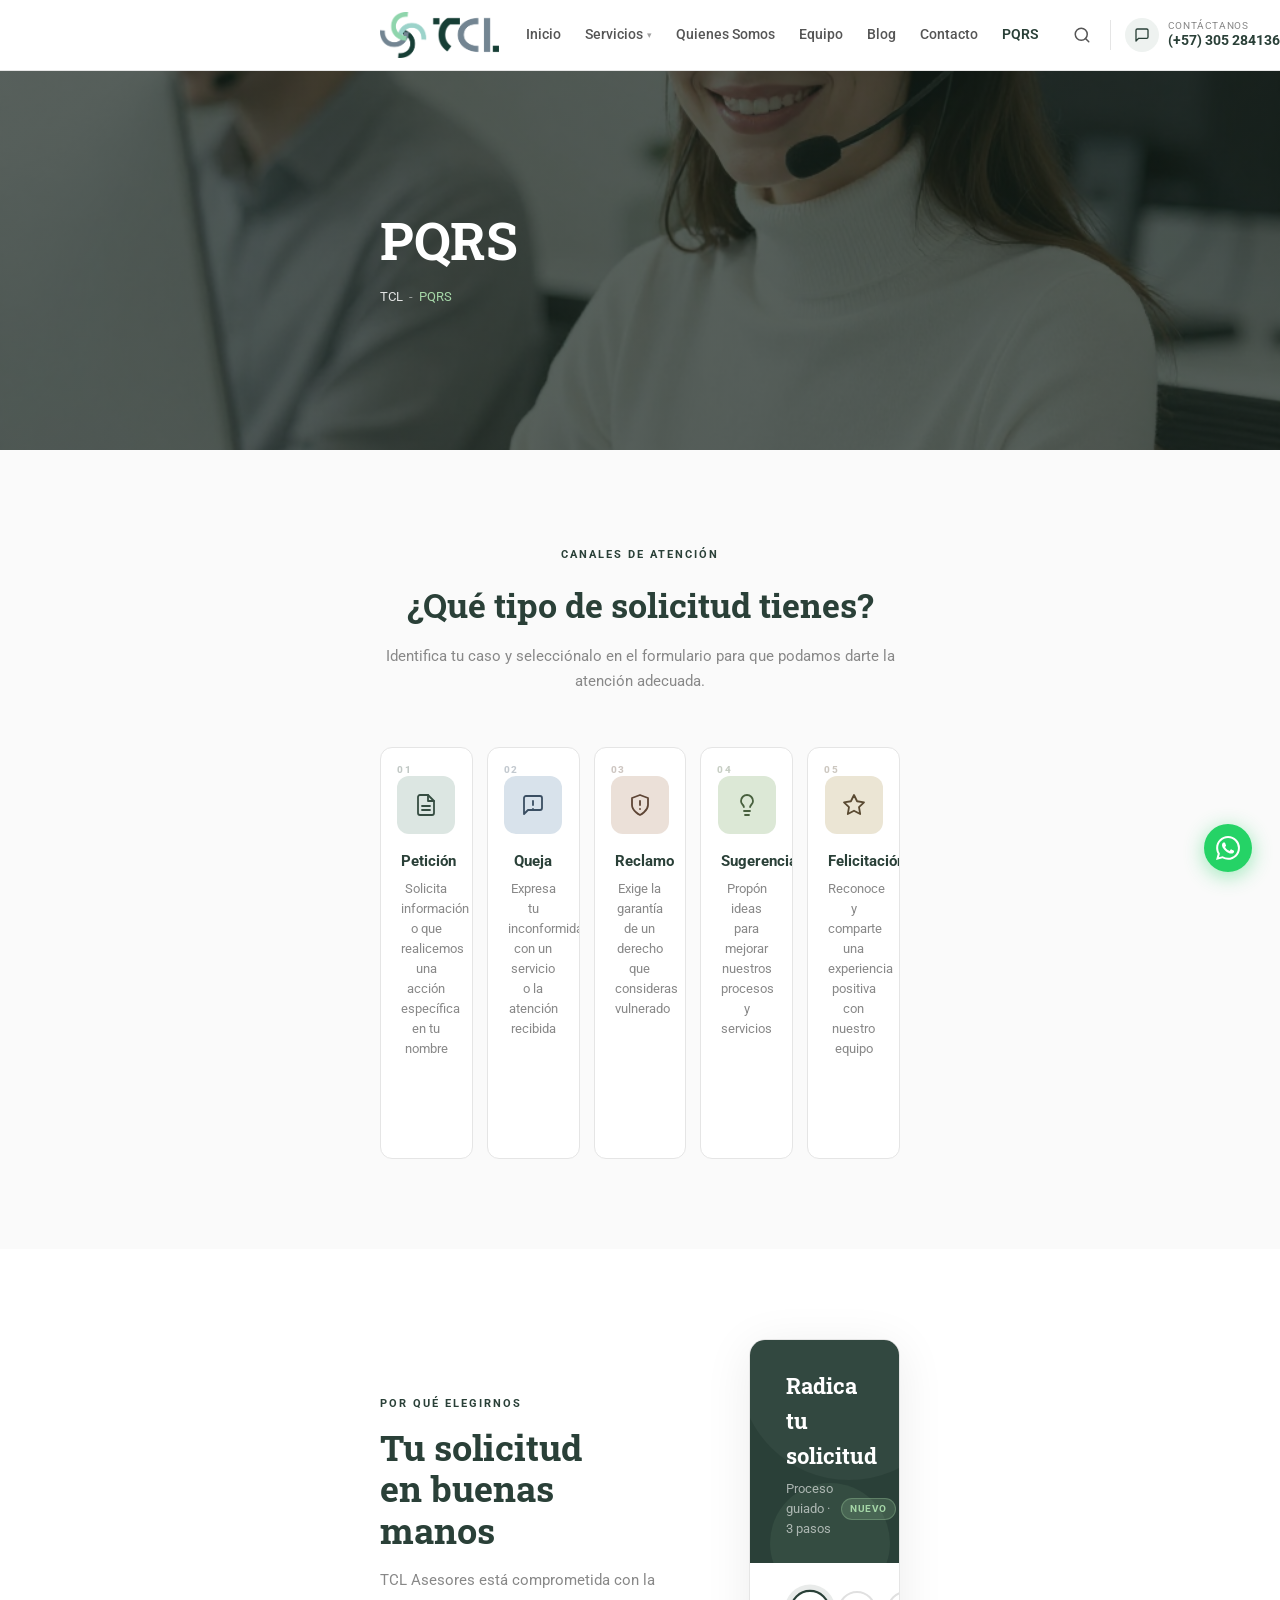
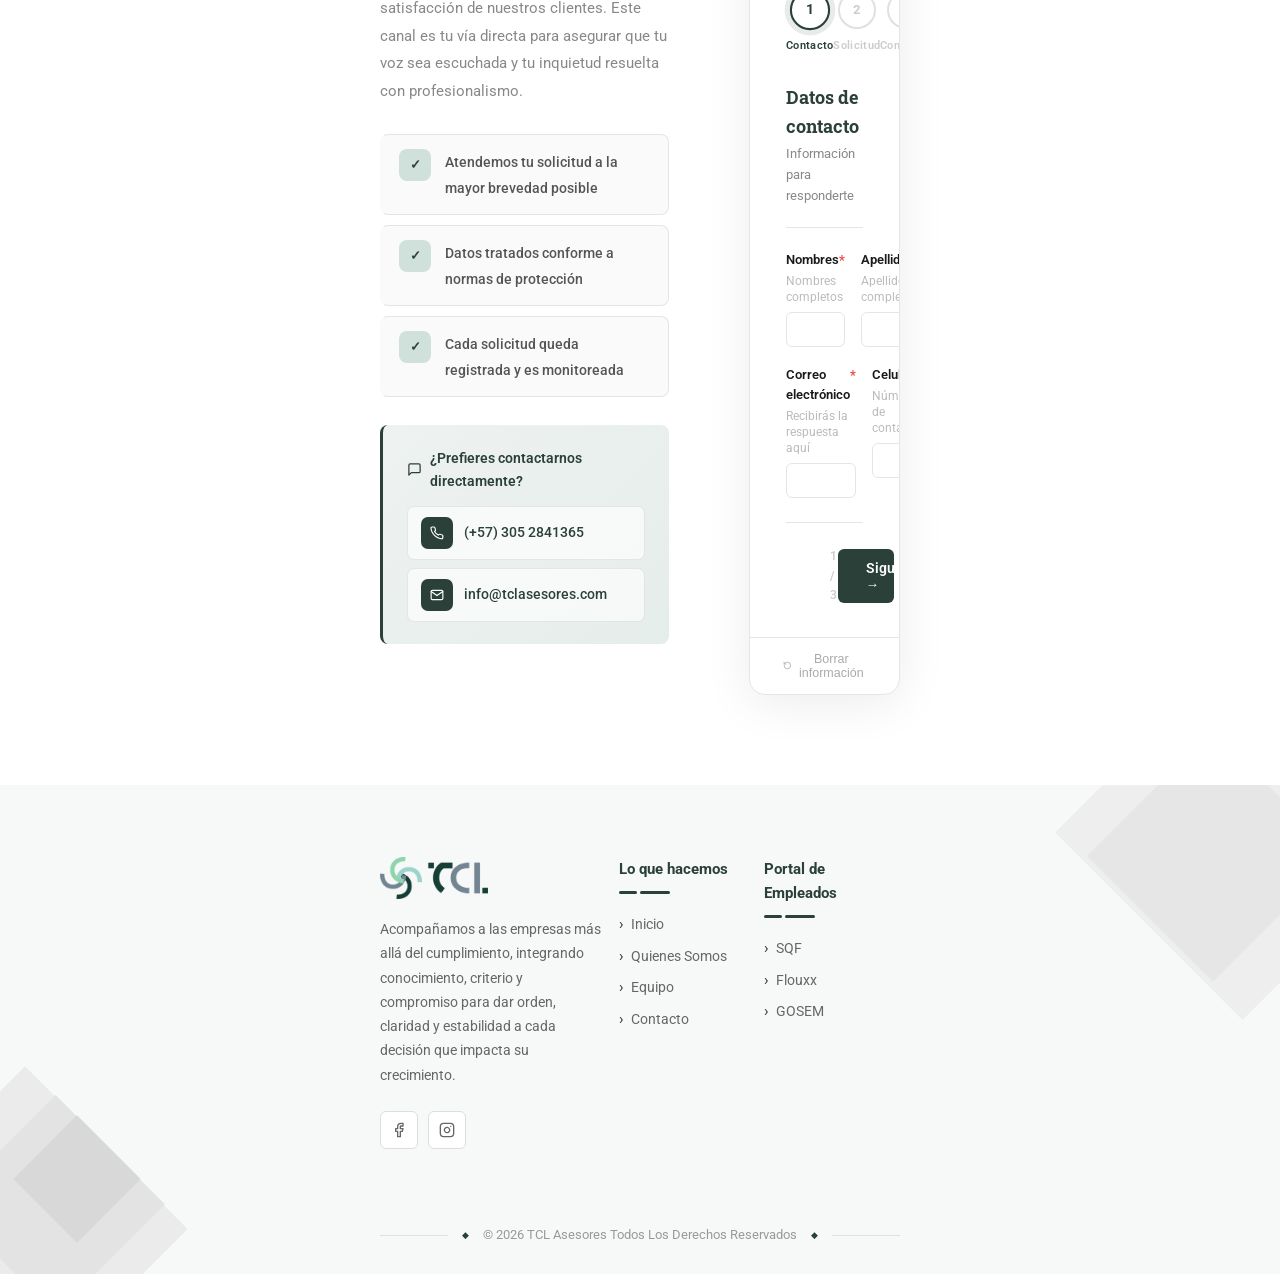
==== commit 3c36986f: "Restore logo image in header Co-Authored-By: Claude Sonnet 4.6 <noreply@anthropic.com>" ====
--- a/index.html
+++ b/index.html
@@ -16,9 +16,8 @@
 <!-- HEADER -->
 <header class="header">
     <div class="header-inner">
-        <!-- LOGO: reemplaza el src con la ruta de tu imagen (altura recomendada: 36–48 px) -->
         <a href="https://tclasesores.com" class="logo">
-            <!-- <img src="Imagenes/logo.png" alt="TCL Asesores"> -->
+            <img src="Imagenes/logo.png" alt="TCL Asesores">
         </a>
         <nav>
             <ul>
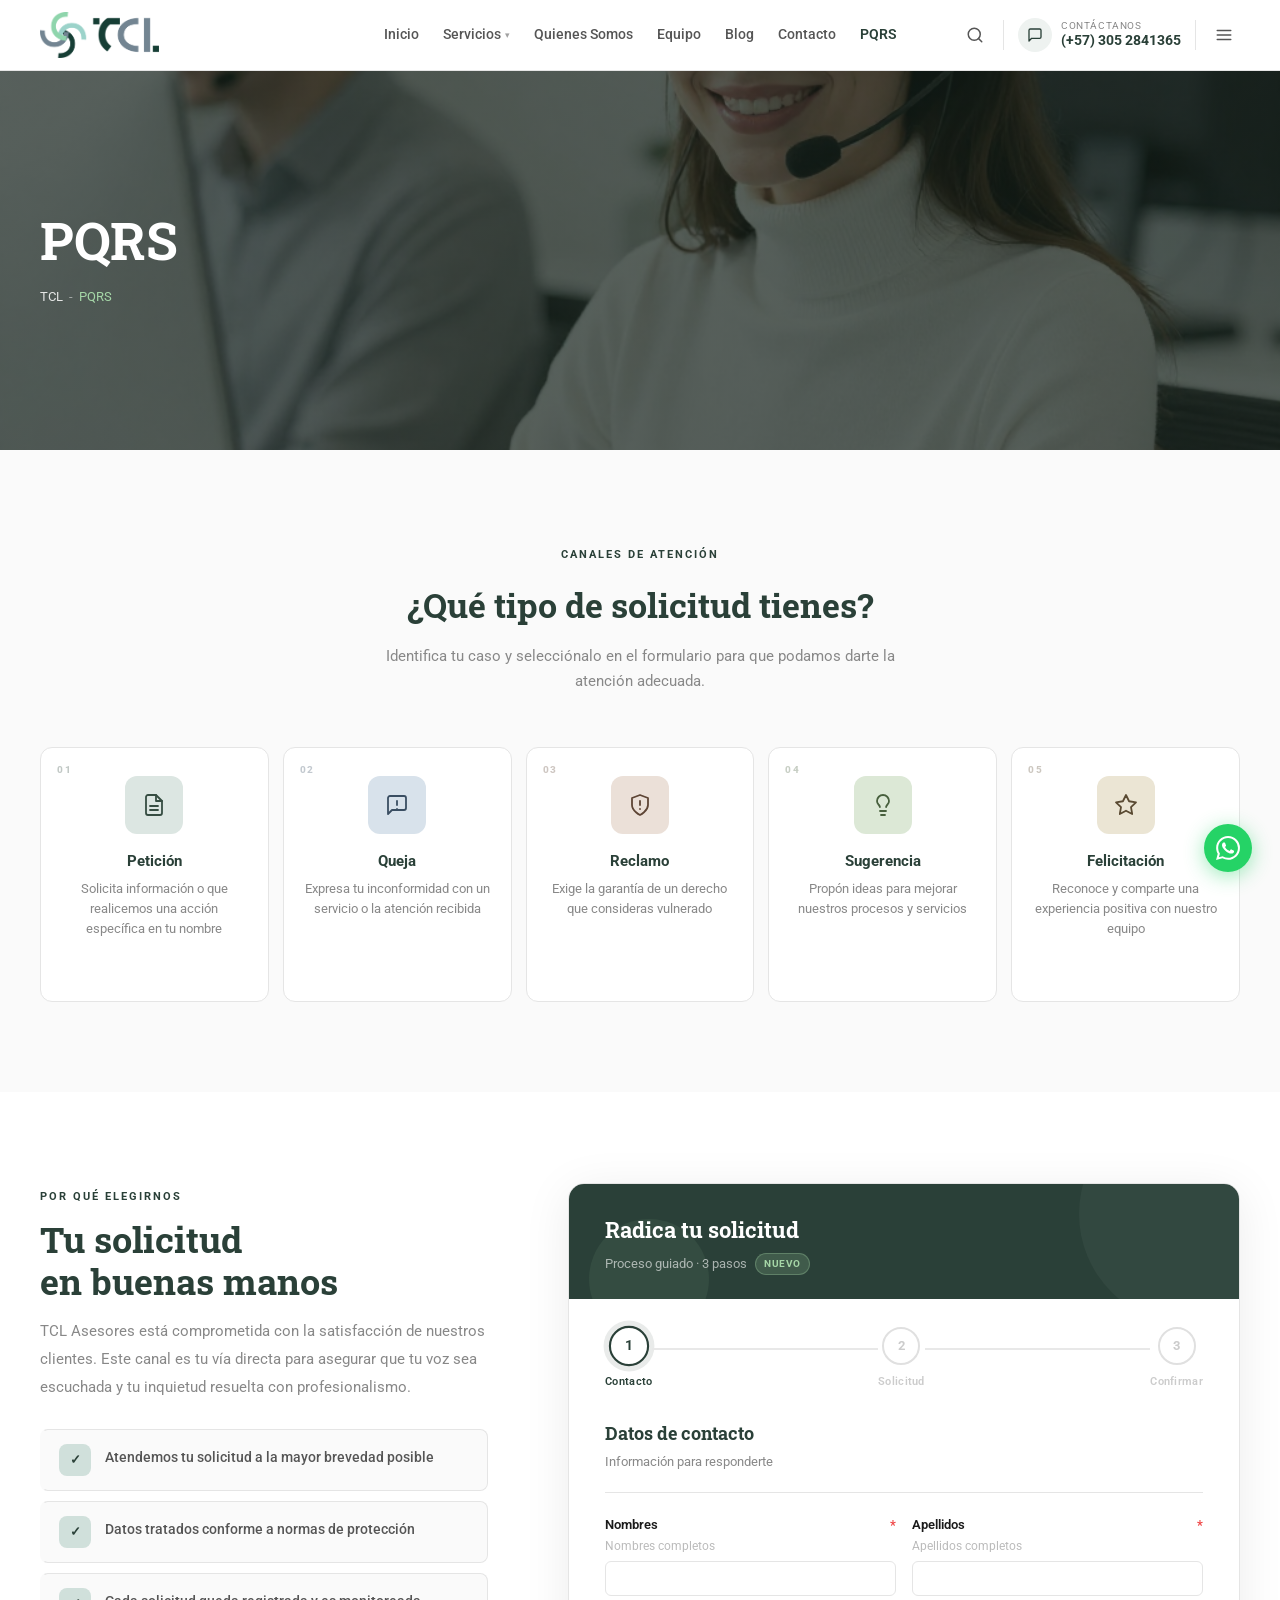
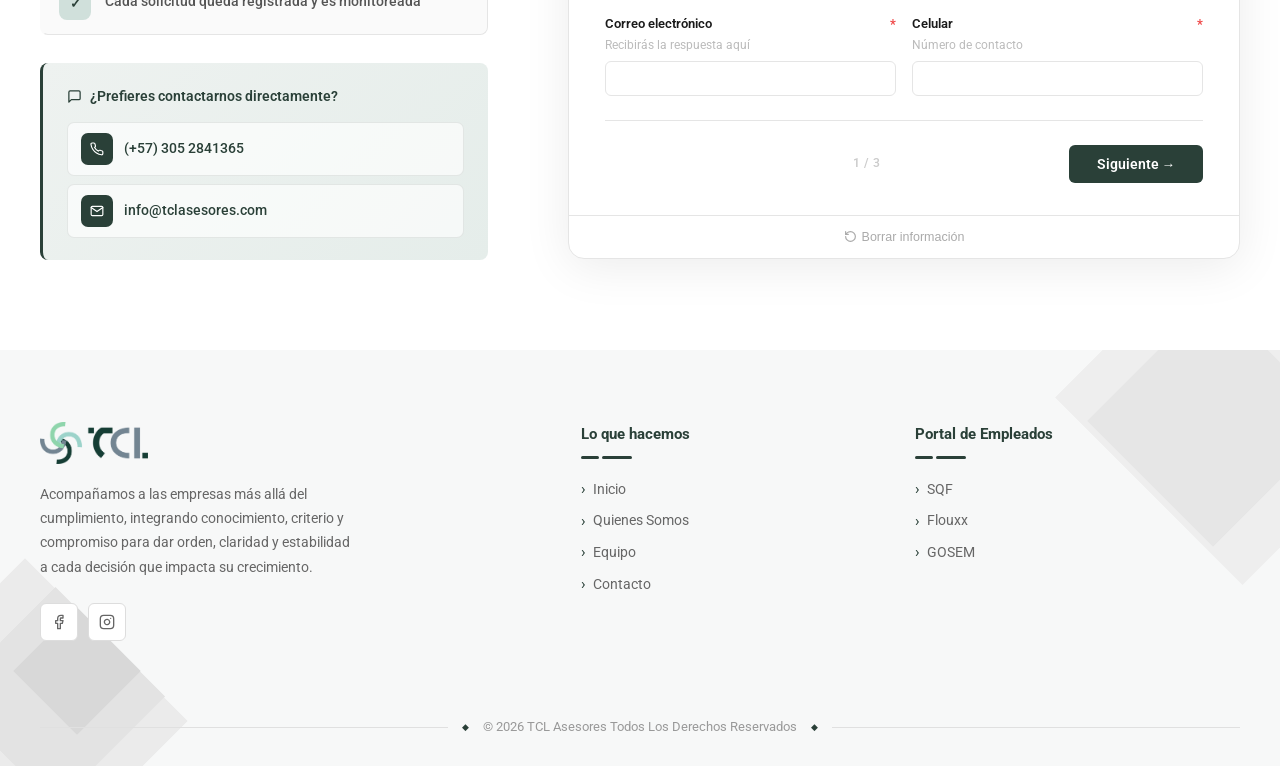
==== commit 4d47c3cb: "Update consent text to reference TCL privacy policy instead of Ley 1581 Co-Authored-By: Claude Sonne" ====
--- a/index.html
+++ b/index.html
@@ -400,7 +400,7 @@
                                 <span class="consent-check" aria-hidden="true">
                                     <svg viewBox="0 0 24 24"><polyline points="20 6 9 17 4 12"/></svg>
                                 </span>
-                                <span class="consent-text">Acepto el tratamiento de mis datos personales conforme a la Ley 1581 de 2012 (Habeas Data).</span>
+                                <span class="consent-text">Acepto el tratamiento de mis datos personales conforme a la política de privacidad de TCL Asesores.</span>
                                 <select name="autorizacion" id="wz-autorizacion" required style="display:none">
                                     <option value=""></option>
                                     <option value="si">si</option>
--- a/styles.css
+++ b/styles.css
@@ -26,9 +26,9 @@
     z-index: 100;
 }
 .header-inner {
-    max-width: 2040px;
+    max-width: 1280px;
     margin: 0 auto;
-    padding: 0 380px;
+    padding: 0 40px;
     display: grid;
     grid-template-columns: 1fr auto 1fr;
     align-items: center;
@@ -130,7 +130,7 @@
     background: linear-gradient(rgba(20,32,26,0.70), rgba(20,32,26,0.70)),
                 url('Imagenes/pqrs.png') center / cover no-repeat;
     min-height: 380px;
-    padding: 0 380px;
+    padding: 0;
     display: flex;
     align-items: center;
     position: relative;
@@ -142,7 +142,7 @@
     max-width: 1280px;
     width: 100%;
     margin: 0 auto;
-    padding-left: 0;
+    padding: 0 40px;
 }
 .hero h1 {
     font-family: 'Roboto Slab', serif;
@@ -167,11 +167,11 @@
 
 /* ─────────────── TIPO CARDS */
 .tipo-section {
-    padding: 90px 380px;
+    padding: 90px 0;
     background: var(--bg-light);
     position: relative;
 }
-.tipo-section-inner { max-width: 1280px; margin: 0 auto; }
+.tipo-section-inner { max-width: 1280px; margin: 0 auto; padding: 0 40px; }
 
 .section-label {
     display: inline-flex;
@@ -396,12 +396,13 @@
 
 /* ─────────────── MAIN SECTION */
 .main-section {
-    padding: 90px 380px;
+    padding: 90px 0;
     background: #fff;
 }
 .main-inner {
     max-width: 1280px;
     margin: 0 auto;
+    padding: 0 40px;
     display: grid;
     grid-template-columns: 1fr 1.5fr;
     gap: 80px;
@@ -597,77 +598,6 @@
 .cta-contact-item.copied .cta-contact-icon { background: #2A4038; }
 .cta-contact-item.copied .cta-copy-hint { opacity: 0; }
 
-/* ─────────────── FORM */
-.form-wrap {
-    background: #fff;
-    border: 1px solid var(--border);
-    border-radius: 12px;
-    overflow: hidden;
-    box-shadow: 0 4px 40px rgba(0,0,0,0.06);
-}
-.form-header {
-    padding: 28px 36px 24px;
-    background: linear-gradient(135deg, var(--dark) 0%, #2A4038 100%);
-    position: relative;
-    overflow: hidden;
-}
-.form-header::before {
-    content: '';
-    position: absolute;
-    width: 220px; height: 220px;
-    border-radius: 50%;
-    background: rgba(255,255,255,0.04);
-    top: -80px; right: -60px;
-}
-.form-header::after {
-    content: '';
-    position: absolute;
-    width: 120px; height: 120px;
-    border-radius: 50%;
-    background: rgba(165,214,167,0.08);
-    bottom: -40px; left: 20px;
-}
-.form-title {
-    font-family: 'Roboto Slab', serif;
-    font-size: 22px;
-    font-weight: 700;
-    color: #fff;
-    margin-bottom: 4px;
-    position: relative; z-index: 1;
-}
-.form-subtitle {
-    font-size: 12.5px;
-    color: rgba(255,255,255,0.6);
-    position: relative; z-index: 1;
-}
-.form-body { padding: 28px 36px 32px; }
-
-/* Section headers */
-.form-section-sep {
-    grid-column: 1 / -1;
-    display: flex;
-    align-items: center;
-    gap: 12px;
-    padding: 20px 0 4px;
-}
-.form-section-sep:first-child { padding-top: 0; }
-.form-section-num {
-    width: 26px; height: 26px;
-    border-radius: 50%;
-    background: var(--dark);
-    color: #fff;
-    font-size: 11px;
-    font-weight: 700;
-    display: flex;
-    align-items: center;
-    justify-content: center;
-    flex-shrink: 0;
-}
-.form-section-text { flex: 1; }
-.form-section-title { font-size: 13px; font-weight: 600; color: var(--dark); display: block; }
-.form-section-sub   { font-size: 11px; color: var(--gray); }
-.form-section-line  { flex: 1; height: 1px; background: var(--border); }
-
 /* Input validation */
 .input-wrap { position: relative; }
 .input-wrap .v-icon {
@@ -700,79 +630,6 @@
 }
 .char-counter.warn { color: #f59e0b; }
 .char-counter.over { color: #ef4444; }
-
-/* Draft notice */
-.draft-notice {
-    display: flex;
-    align-items: center;
-    justify-content: space-between;
-    gap: 12px;
-    padding: 10px 14px;
-    background: #eff6ff;
-    border: 1px solid #bfdbfe;
-    border-radius: 6px;
-    font-size: 12.5px;
-    color: #1e40af;
-    margin-bottom: 16px;
-}
-.draft-notice button {
-    background: none;
-    border: none;
-    font-size: 12px;
-    color: #6b7280;
-    cursor: pointer;
-    padding: 0;
-    white-space: nowrap;
-    text-decoration: underline;
-    flex-shrink: 0;
-}
-.draft-notice button:hover { color: #1e40af; }
-
-.alert {
-    padding: 12px 16px;
-    border-radius: 6px;
-    font-size: 13px;
-    margin-bottom: 20px;
-    display: none;
-    border-left: 4px solid;
-}
-.alert.show { display: block; }
-.alert-ok  { background: #f0fdf4; border-left-color: #10b981; color: #047857; }
-.alert-err { background: #fef2f2; border-left-color: #ef4444; color: #991b1b; }
-
-.form-grid {
-    display: grid;
-    grid-template-columns: 1fr 1fr;
-    border-top: 1px solid var(--border);
-}
-.f {
-    padding: 16px 20px 16px 0;
-    border-bottom: 1px solid var(--border);
-}
-.f-right {
-    padding: 16px 0 16px 20px;
-    border-left: 1px solid var(--border);
-}
-.f.full {
-    grid-column: 1 / -1;
-    padding: 16px 0;
-}
-.f-stretch {
-    display: flex;
-    flex-direction: column;
-}
-.f-stretch textarea,
-.f-stretch .drop-zone { flex: 1; }
-
-.f-head {
-    display: flex;
-    justify-content: space-between;
-    align-items: baseline;
-    margin-bottom: 3px;
-}
-.f-label { font-size: 12.5px; font-weight: 600; color: #1A1A1A; }
-.f-req   { color: #EF4444; font-size: 12px; }
-.f-hint  { font-size: 11.5px; color: #bbb; margin-bottom: 8px; line-height: 1.4; }
 
 input[type=text],
 input[type=email],
@@ -992,27 +849,6 @@
 .drop-zone-icon { font-size: 20px; color: #ccc; }
 .drop-zone-text { font-size: 12px; color: #ccc; text-align: center; padding: 0 12px; }
 
-/* Form footer */
-.form-footer {
-    display: flex;
-    justify-content: space-between;
-    align-items: center;
-    padding-top: 20px;
-}
-.btn-reset {
-    background: none;
-    border: none;
-    font-family: 'Roboto', sans-serif;
-    font-size: 13px;
-    color: #aaa;
-    cursor: pointer;
-    display: flex;
-    align-items: center;
-    gap: 6px;
-    padding: 0;
-    transition: color 0.2s;
-}
-.btn-reset:hover { color: var(--primary); }
 .btn-submit {
     padding: 11px 32px;
     background: linear-gradient(135deg, var(--dark), #2A4038);
@@ -1060,7 +896,7 @@
 .footer {
     background: #f7f8f8;
     color: var(--gray-dark);
-    padding: 72px 380px 0;
+    padding: 72px 0 0;
     position: relative;
     overflow: hidden;
 }
@@ -1077,7 +913,7 @@
 .footer-deco-3 { width: 265px; height: 265px; background: #eeeeee; top: -85px; right: -95px; }
 .footer-deco-4 { width: 178px; height: 178px; background: #e6e6e6; top: -18px; right: -22px; }
 
-.footer-inner { max-width: 1280px; margin: 0 auto; position: relative; z-index: 1; }
+.footer-inner { max-width: 1280px; margin: 0 auto; padding: 0 40px; position: relative; z-index: 1; }
 .footer-grid {
     display: grid;
     grid-template-columns: 1.6fr 1px 1fr 1px 1fr;
@@ -1533,24 +1369,19 @@
 /* ─────────────── RESPONSIVE */
 @media (max-width: 1100px) {
     nav { display: none; }
-    .header-inner  { grid-template-columns: auto auto; padding: 0 100px; }
-    .hero          { padding: 0 100px; }
-    .tipo-section  { padding: 90px 100px; }
-    .main-section  { padding: 90px 100px; }
-    .footer        { padding: 72px 100px 0; }
+    .header-inner       { grid-template-columns: auto auto; padding: 0 32px; }
+    .hero-content       { padding: 0 32px; }
+    .tipo-section       { padding: 72px 0; }
+    .tipo-section-inner { padding: 0 32px; }
+    .main-section       { padding: 72px 0; }
+    .main-inner         { padding: 0 32px; }
+    .footer             { padding: 60px 0 0; }
+    .footer-inner       { padding: 0 32px; }
     .tipo-grid { grid-template-columns: repeat(3, 1fr); }
 }
 @media (max-width: 1024px) {
     .main-inner { grid-template-columns: 1fr; gap: 48px; }
     .footer-grid { grid-template-columns: 1fr; gap: 32px; }
-}
-@media (max-width: 768px) {
-    .hdr-contact { display: none; }
-    .header-inner  { padding: 0 24px; }
-    .hero          { padding: 0 24px; }
-    .tipo-section  { padding: 60px 24px; }
-    .main-section  { padding: 60px 24px; }
-    .footer        { padding: 60px 24px 0; }
 }
 @media (max-width: 860px) {
     .footer-grid { grid-template-columns: 1fr; }
@@ -1558,21 +1389,32 @@
     .footer-col { padding: 0 0 28px; border-bottom: 1px solid #e8e8e8; }
     .footer-col:last-child { border-bottom: none; padding-bottom: 0; }
 }
+@media (max-width: 768px) {
+    .hdr-contact        { display: none; }
+    .header-inner       { padding: 0 24px; }
+    .hero-content       { padding: 0 24px; }
+    .tipo-section       { padding: 60px 0; }
+    .tipo-section-inner { padding: 0 24px; }
+    .main-section       { padding: 60px 0; }
+    .main-inner         { padding: 0 24px; }
+    .footer             { padding: 60px 0 0; }
+    .footer-inner       { padding: 0 24px; }
+}
 @media (max-width: 700px) {
     .tipo-grid { grid-template-columns: repeat(2, 1fr); }
 }
 @media (max-width: 640px) {
-    .hero { padding: 0 20px; }
-    .tipo-section { padding: 48px 20px; }
-    .main-section { padding: 48px 20px; }
-    .footer       { padding: 48px 20px 0; }
+    .hero-content       { padding: 0 20px; }
+    .tipo-section       { padding: 48px 0; }
+    .tipo-section-inner { padding: 0 20px; }
+    .main-section       { padding: 48px 0; }
+    .main-inner         { padding: 0 20px; }
+    .footer             { padding: 48px 0 0; }
+    .footer-inner       { padding: 0 20px; }
     .hero h1 { font-size: 34px; }
     .section-title { font-size: 26px; }
     .tipo-grid { grid-template-columns: 1fr 1fr; }
-    .form-grid { grid-template-columns: 1fr; }
-    .f { padding: 14px 0 !important; border-left: none !important; }
     .footer-bottom { flex-direction: column; gap: 6px; }
-    .form-wrap { padding: 24px 20px; }
 }
 
 /* ─────────────── WIZARD CARD */
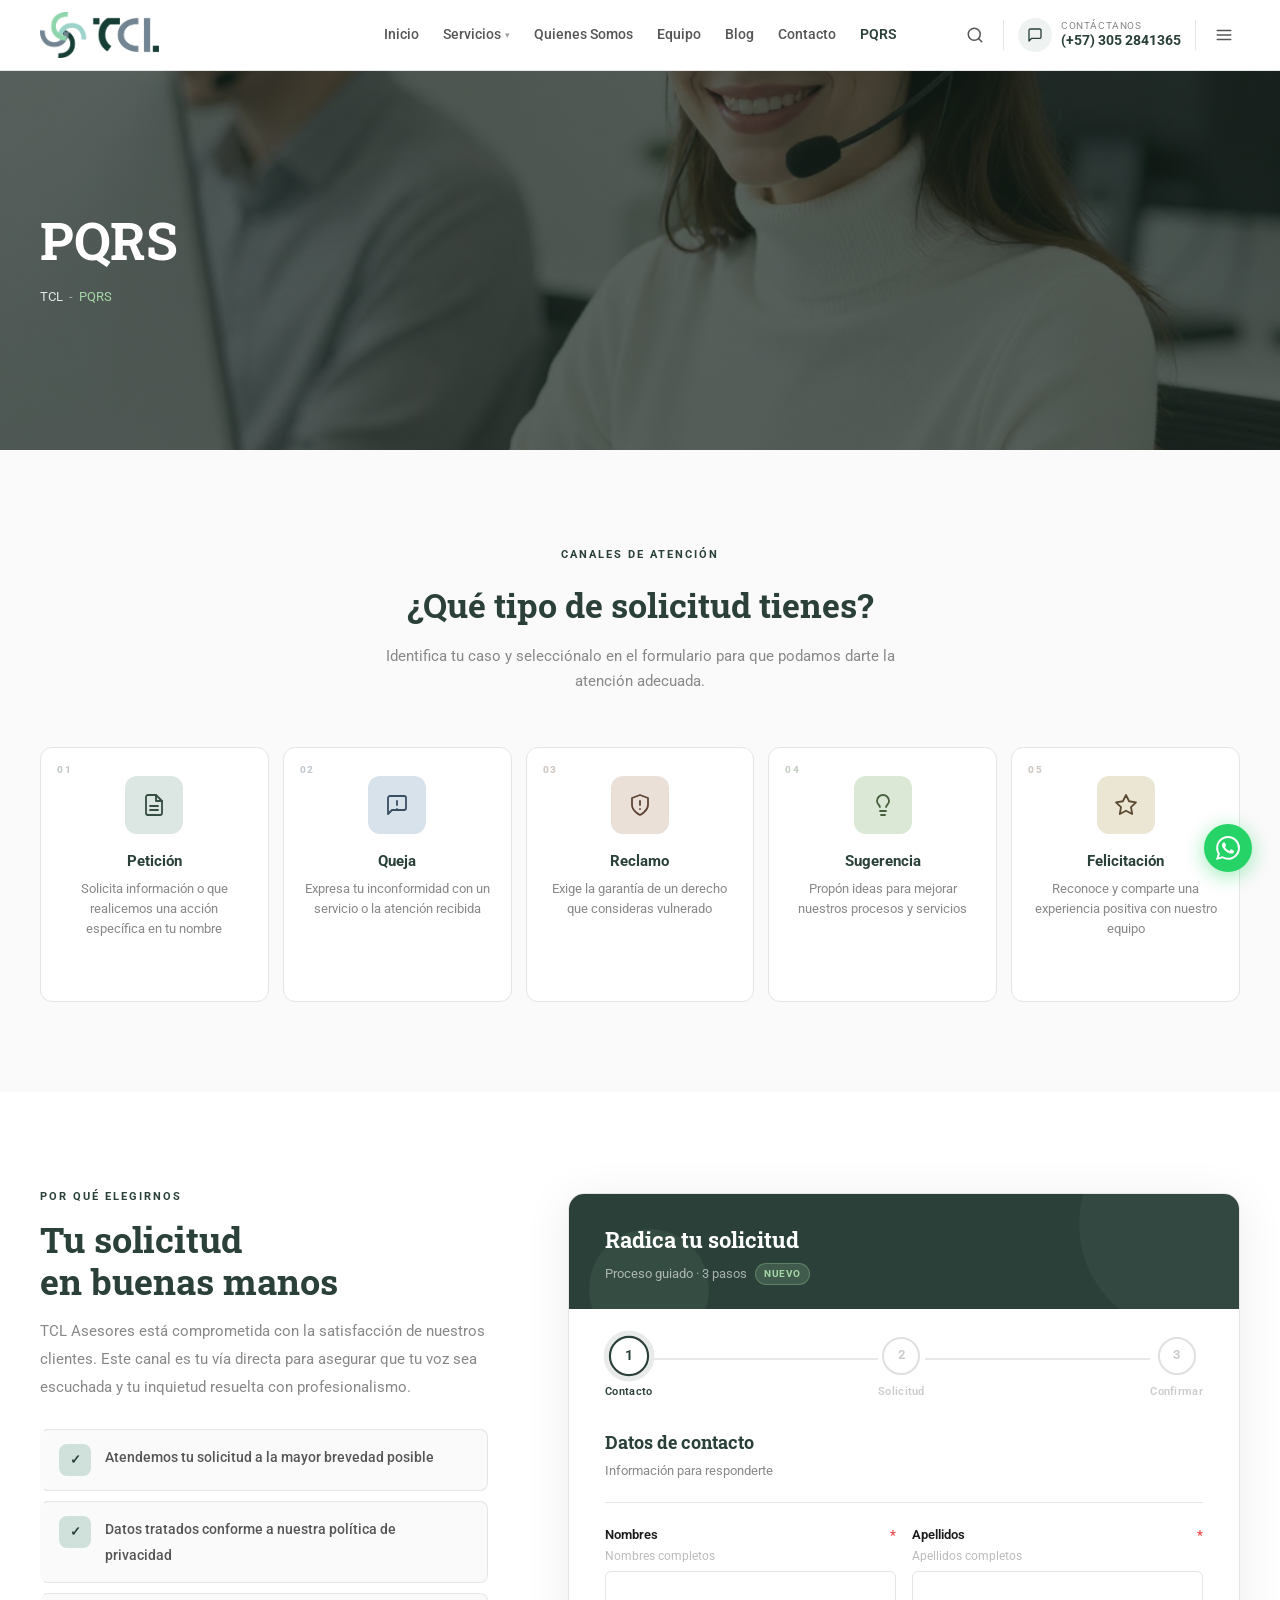
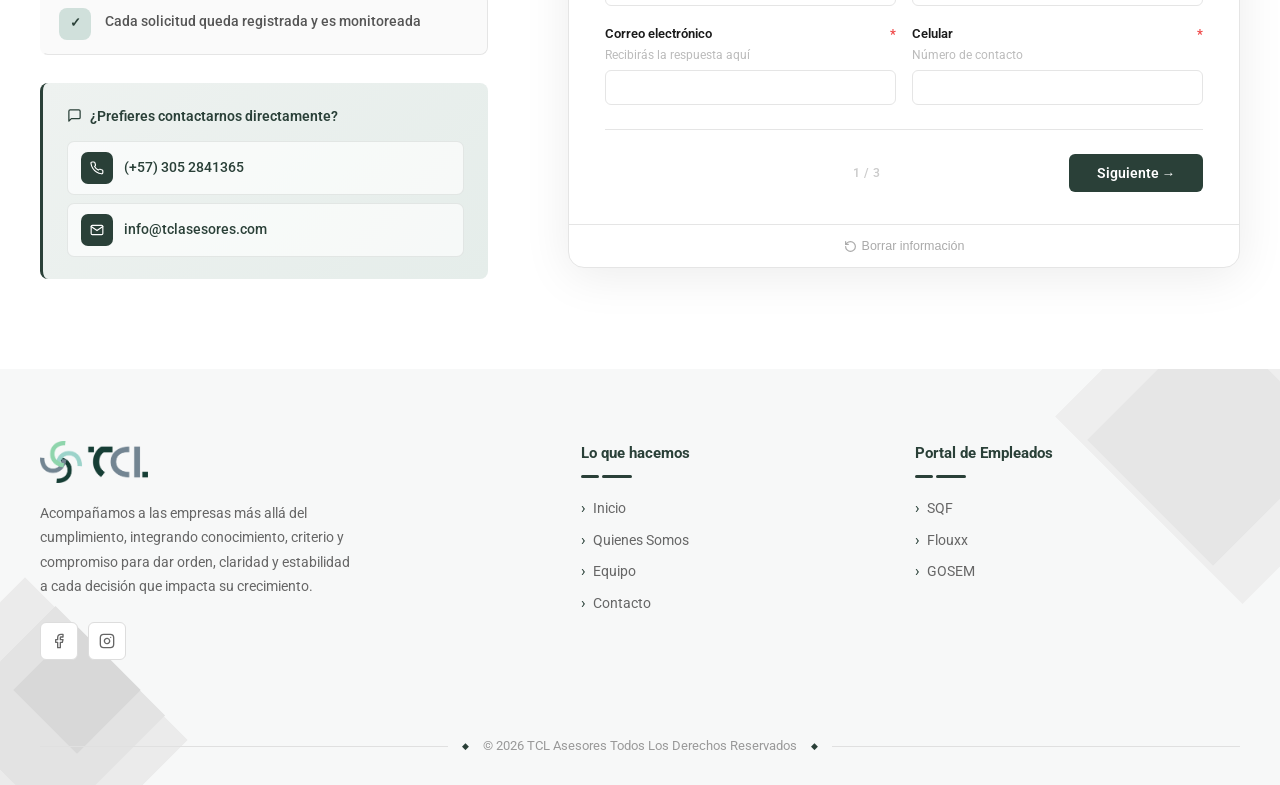
==== commit 07a844ea: "Replace all Ley 1581 references with TCL privacy policy wording Co-Authored-By: Claude Sonnet 4.6 <n" ====
--- a/index.html
+++ b/index.html
@@ -162,8 +162,8 @@
                 <li>
                     <span class="feat-icon">✓</span>
                     <div class="feat-body">
-                        <span class="feat-title">Datos tratados conforme a normas de protección</span>
-                        <div class="feat-detail">Cumplimos con la Ley 1581 de 2012 de habeas data</div>
+                        <span class="feat-title">Datos tratados conforme a nuestra política de privacidad</span>
+                        <div class="feat-detail">Comprometidos con la confidencialidad de tu información</div>
                     </div>
                     <span class="feat-arrow">→</span>
                 </li>
@@ -458,7 +458,7 @@
                             </span>
                             <div class="ss-step-body">
                                 <strong>Datos protegidos</strong>
-                                <span>Ley 1581 de 2012 — Habeas Data</span>
+                                <span>Política de privacidad de TCL Asesores</span>
                             </div>
                         </li>
                     </ul>
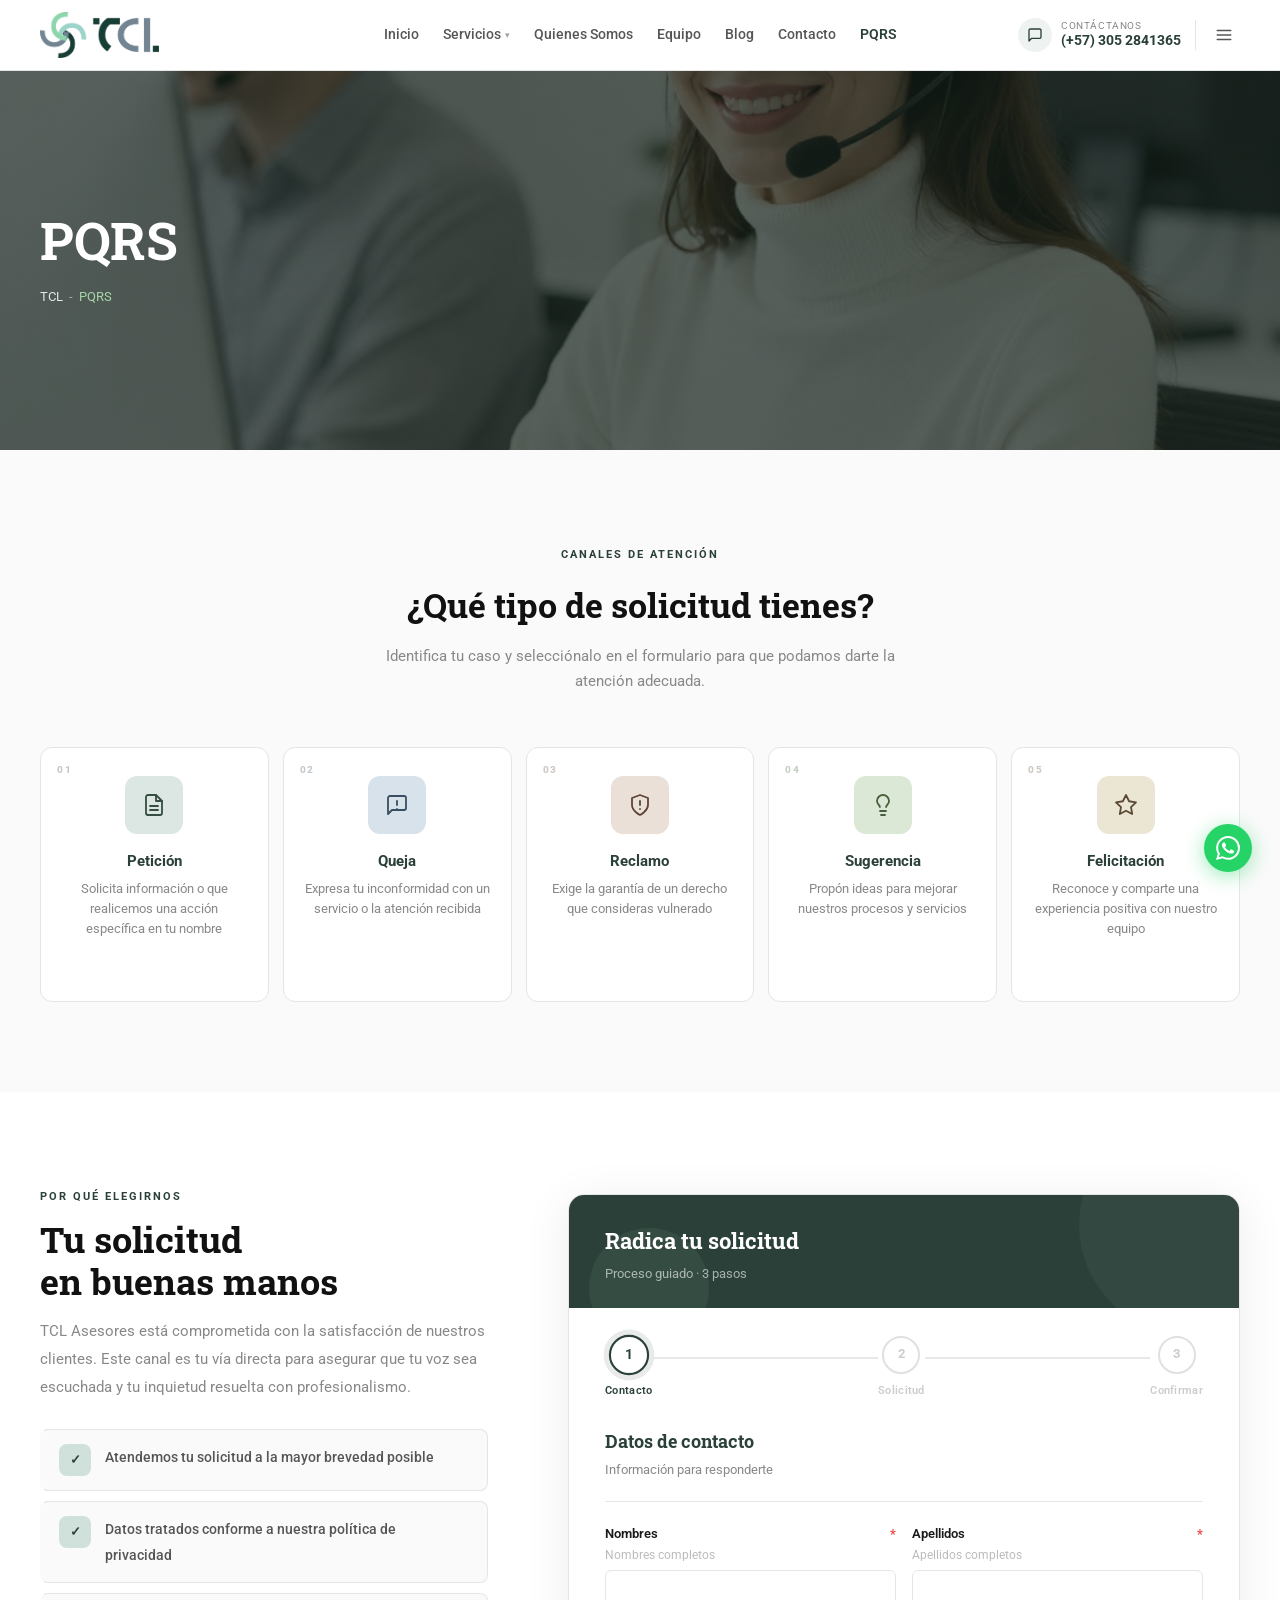
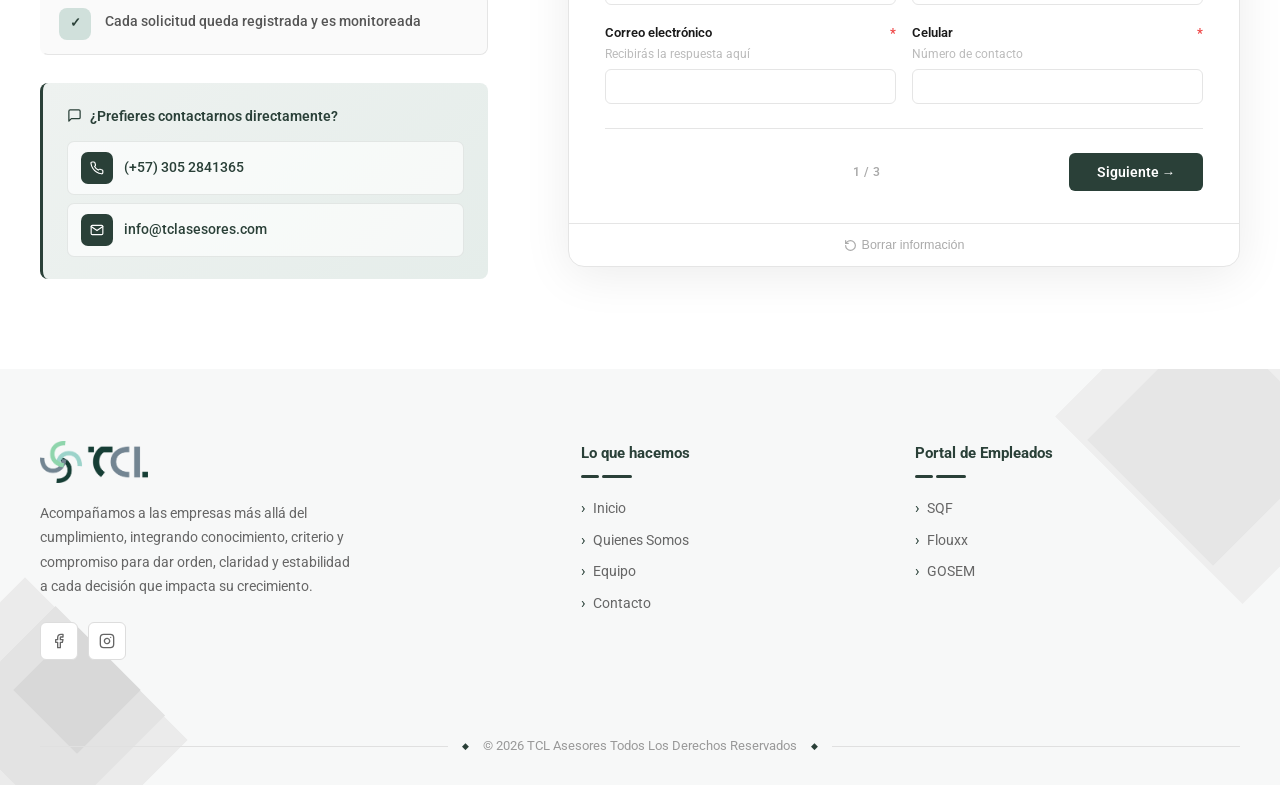
==== commit c93b7b05: "fix: migrar backend de Render a Google Cloud Run y corregir CSP - script.js ahora llama a Cloud Run " ====
--- a/index.html
+++ b/index.html
@@ -5,7 +5,12 @@
     <meta name="viewport" content="width=device-width, initial-scale=1.0">
     <title>PQRS — TCL Asesores</title>
     <meta name="description" content="Canal oficial para peticiones, quejas, reclamos y sugerencias. Tu opinión es importante.">
-    <!-- FAVICON: reemplaza "Imagenes/favicon.png" con la ruta de tu ícono (32×32 px recomendado) -->
+    <meta property="og:title" content="PQRS — TCL Asesores">
+    <meta property="og:description" content="Radica tu petición, queja, reclamo, sugerencia o felicitación. Proceso guiado en 3 pasos.">
+    <meta property="og:url" content="https://tclasesores.com/pqrs/">
+    <meta property="og:type" content="website">
+    <meta property="og:image" content="https://tclasesores.com/pqrs/Imagenes/pqrs.png">
+    <meta name="twitter:card" content="summary_large_image">
     <!-- <link rel="icon" type="image/png" href="Imagenes/favicon.png"> -->
     <link rel="preconnect" href="https://fonts.googleapis.com">
     <link href="https://fonts.googleapis.com/css2?family=Roboto:wght@300;400;500;700&family=Roboto+Slab:wght@400;700&display=swap" rel="stylesheet">
@@ -31,11 +36,6 @@
             </ul>
         </nav>
         <div class="header-actions">
-            <!-- Búsqueda -->
-            <button class="hdr-icon-btn" aria-label="Buscar">
-                <svg viewBox="0 0 24 24"><circle cx="11" cy="11" r="8"/><line x1="21" y1="21" x2="16.65" y2="16.65"/></svg>
-            </button>
-            <span class="hdr-sep"></span>
             <!-- Contacto -->
             <div class="hdr-contact">
                 <div class="hdr-contact-icon">
@@ -205,10 +205,7 @@
         <!-- Header -->
         <div class="wz-head">
             <p class="wz-head-title" id="wz-head-title">Radica tu solicitud</p>
-            <p class="wz-head-sub">
-                Proceso guiado · 3 pasos
-                <span class="wz-badge">NUEVO</span>
-            </p>
+            <p class="wz-head-sub">Proceso guiado · 3 pasos</p>
         </div>
 
         <!-- Progress -->
@@ -256,7 +253,7 @@
                                 <div class="wz-field-label">Nombres <span class="wz-req">*</span></div>
                                 <p class="wz-hint">Nombres completos</p>
                                 <div class="input-wrap">
-                                    <input type="text" id="wz-nombres" name="nombres" required autocomplete="given-name">
+                                    <input type="text" id="wz-nombres" name="nombres" required autocomplete="given-name" maxlength="100">
                                     <span class="v-icon">✓</span>
                                 </div>
                             </div>
@@ -264,7 +261,7 @@
                                 <div class="wz-field-label">Apellidos <span class="wz-req">*</span></div>
                                 <p class="wz-hint">Apellidos completos</p>
                                 <div class="input-wrap">
-                                    <input type="text" id="wz-apellidos" name="apellidos" required autocomplete="family-name">
+                                    <input type="text" id="wz-apellidos" name="apellidos" required autocomplete="family-name" maxlength="100">
                                     <span class="v-icon">✓</span>
                                 </div>
                             </div>
@@ -282,7 +279,7 @@
                                 <div class="wz-field-label">Celular <span class="wz-req">*</span></div>
                                 <p class="wz-hint">Número de contacto</p>
                                 <div class="input-wrap">
-                                    <input type="tel" id="wz-celular" name="celular" required autocomplete="tel">
+                                    <input type="tel" id="wz-celular" name="celular" required autocomplete="tel" maxlength="15">
                                     <span class="v-icon">✓</span>
                                 </div>
                             </div>
@@ -334,11 +331,11 @@
                             <div class="wz-field-label">Descripción <span class="wz-req">*</span></div>
                             <p class="wz-hint">Describe tu solicitud con fechas y hechos relevantes</p>
                             <div class="input-wrap" style="display:flex;flex-direction:column;">
-                                <textarea id="wz-descripcion" name="descripcion" required maxlength="600" style="min-height:140px;resize:vertical;"></textarea>
+                                <textarea id="wz-descripcion" name="descripcion" required maxlength="700" style="min-height:140px;resize:vertical;"></textarea>
                                 <span class="v-icon" style="top:12px;bottom:auto;">✓</span>
                             </div>
                             <div class="char-row">
-                                <span class="char-counter" id="wz-char-counter">0 / 600</span>
+                                <span class="char-counter" id="wz-char-counter">0 / 700</span>
                             </div>
                         </div>
                     </div>
@@ -385,7 +382,7 @@
                         <div>
                             <div class="wz-field-label">
                                 Adjuntar
-                                <span style="font-weight:400;color:#bbb;font-size:11px;">(opcional · máx. 10 MB)</span>
+                                <span style="font-weight:400;color:#bbb;font-size:11px;">(opcional · máx. 25 MB)</span>
                             </div>
                             <div class="drop-zone" id="wz-drop-zone">
                                 <span class="drop-zone-icon">⊕</span>
@@ -400,7 +397,7 @@
                                 <span class="consent-check" aria-hidden="true">
                                     <svg viewBox="0 0 24 24"><polyline points="20 6 9 17 4 12"/></svg>
                                 </span>
-                                <span class="consent-text">Acepto el tratamiento de mis datos personales conforme a la política de privacidad de TCL Asesores.</span>
+                                <span class="consent-text">Confirmo que la información proporcionada es verídica y autorizo su uso exclusivo para gestionar esta solicitud.</span>
                                 <select name="autorizacion" id="wz-autorizacion" required style="display:none">
                                     <option value=""></option>
                                     <option value="si">si</option>
@@ -577,7 +574,7 @@
                 <span class="di-icon">
                     <svg viewBox="0 0 24 24"><path d="M22 16.92v3a2 2 0 0 1-2.18 2 19.79 19.79 0 0 1-8.63-3.07A19.5 19.5 0 0 1 4.69 12a19.79 19.79 0 0 1-3.07-8.67A2 2 0 0 1 3.6 1.28h3a2 2 0 0 1 2 1.72c.127.96.361 1.903.7 2.81a2 2 0 0 1-.45 2.11L7.91 8.86a16 16 0 0 0 6.11 6.11l.96-.96a2 2 0 0 1 2.11-.45c.907.339 1.85.573 2.81.7A2 2 0 0 1 22 16.92z"/></svg>
                 </span>
-                <span>(57+4) 444-5716</span>
+                <span>(+57) 305 2841365</span>
             </div>
             <div class="drawer-contact-item">
                 <span class="di-icon">
--- a/styles.css
+++ b/styles.css
@@ -2,7 +2,7 @@
 
 :root {
     --primary:   #2A4038;
-    --dark:      #2A4038;
+    --dark:      var(--primary);
     --gray-dark: #555;
     --gray:      #888;
     --border:    #E5E5E5;
@@ -192,8 +192,10 @@
     font-weight: 700;
     text-align: center;
     margin-bottom: 12px;
-    color: var(--dark);
-}
+    color: #111;
+    transition: color 0.35s ease;
+}
+.section-title:hover { color: var(--dark); }
 .section-desc {
     text-align: center;
     font-size: 15px;
@@ -417,8 +419,10 @@
     font-weight: 700;
     line-height: 1.15;
     margin-bottom: 16px;
-    color: var(--dark);
-}
+    color: #111;
+    transition: color 0.35s ease;
+}
+.info-col h2:hover { color: var(--dark); }
 .info-col > p {
     color: var(--gray);
     font-size: 15px;
@@ -629,7 +633,6 @@
     transition: color 0.2s;
 }
 .char-counter.warn { color: #f59e0b; }
-.char-counter.over { color: #ef4444; }
 
 input[type=text],
 input[type=email],
@@ -754,6 +757,11 @@
     flex-shrink: 0;
     display: inline-block;
 }
+#wz-tipo-display {
+    display: inline-flex;
+    align-items: center;
+    gap: 10px;
+}
 .cs-sel-dot-peticion    { background: #364d42; }
 .cs-sel-dot-queja       { background: #3a4e62; }
 .cs-sel-dot-reclamo     { background: #5e4535; }
@@ -1597,10 +1605,10 @@
 
 /* Navigation */
 .wz-nav { display: flex; justify-content: space-between; align-items: center; padding-top: 24px; border-top: 1px solid var(--border); margin-top: 24px; }
-.wz-btn-back { background: none; border: none; font-family: 'Roboto', sans-serif; font-size: 13px; color: #aaa; cursor: pointer; display: flex; align-items: center; gap: 5px; padding: 0; transition: color 0.2s; }
+.wz-btn-back { background: none; border: none; font-family: 'Roboto', sans-serif; font-size: 13px; color: #888; cursor: pointer; display: flex; align-items: center; gap: 5px; padding: 0; transition: color 0.2s; }
 .wz-btn-back:hover { color: var(--primary); }
 .wz-btn-back:disabled { opacity: 0; pointer-events: none; }
-.wz-counter { font-size: 12px; color: #ccc; font-weight: 600; letter-spacing: 0.5px; }
+.wz-counter { font-size: 12px; color: #aaa; font-weight: 600; letter-spacing: 0.5px; }
 .wz-btn-next {
     padding: 11px 28px;
     background: linear-gradient(135deg, var(--dark), #2A4038);
